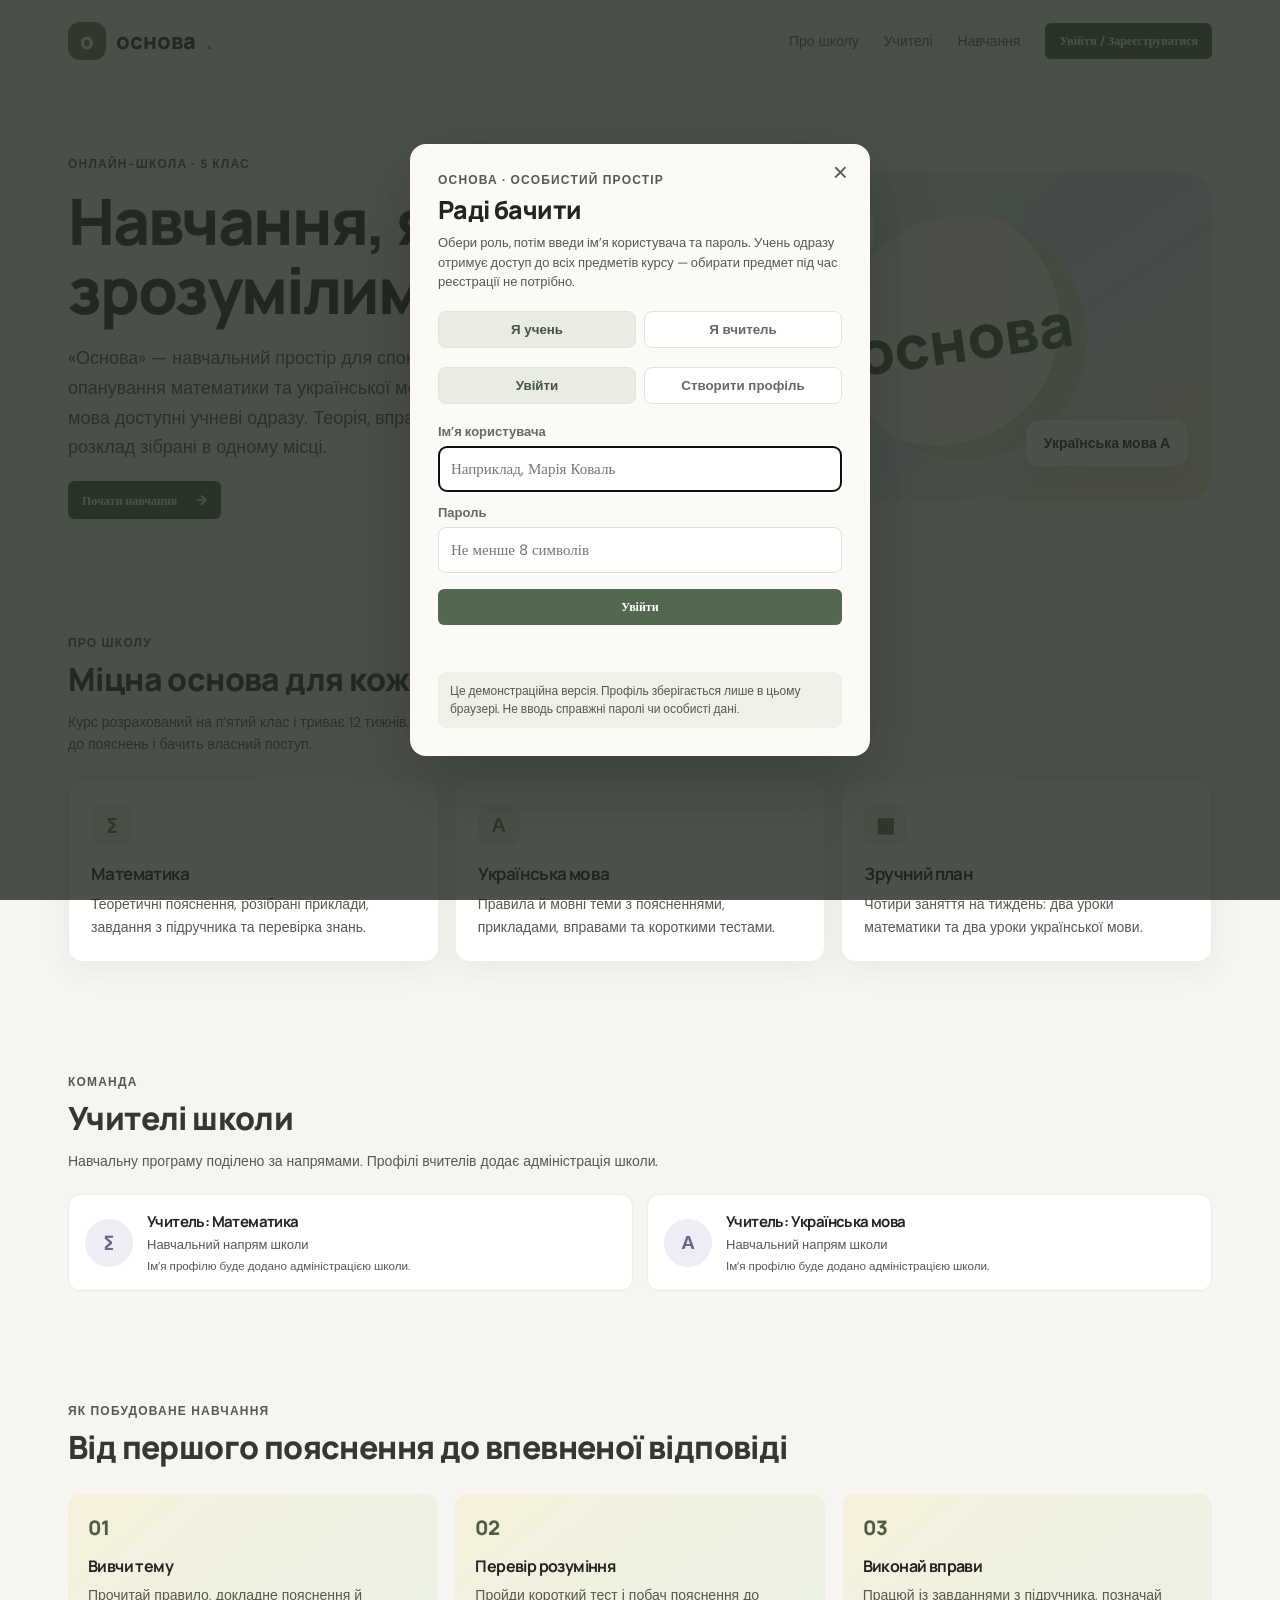
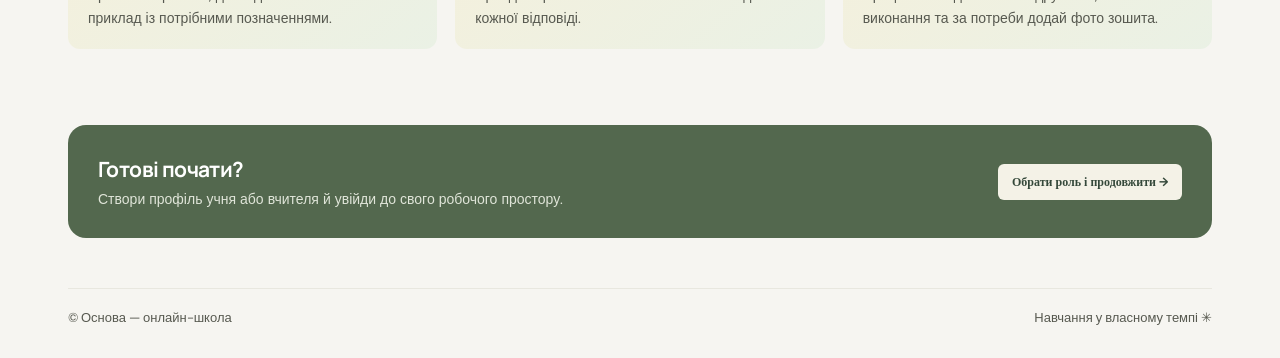
==== student.html @ 77eec391 "Fix school site feedback and quiz UX" ====
<!doctype html>
<html lang="uk">
<head>
  <meta charset="utf-8">
  <meta name="viewport" content="width=device-width, initial-scale=1">
  <meta name="theme-color" content="#f6f5f1">
  <title>Основа — онлайн-школа</title>
  <link rel="preconnect" href="https://fonts.googleapis.com">
  <link rel="preconnect" href="https://fonts.gstatic.com" crossorigin>
  <link href="https://fonts.googleapis.com/css2?family=DM+Sans:wght@400;500;600;700&family=Manrope:wght@400;500;600;700;800&display=swap" rel="stylesheet">
  <link rel="stylesheet" href="styles.css">
</head>
<body>
  <div class="app-shell">
    <aside class="sidebar" id="sidebar">
      <a class="brand" href="index.html" aria-label="Основа — на головну"><span class="brand-mark">о</span><span>основа<span class="brand-dot">.</span></span></a>
      <div class="school-label">ТВІЙ ПРОСТІР НАВЧАННЯ</div>
      <nav class="main-nav" aria-label="Головна навігація">
        <button class="nav-item active" data-view="home"><span class="nav-icon">⌂</span>Мій кабінет</button>
        <button class="nav-item" data-view="lessons"><span class="nav-icon">▤</span>Теоретичні уроки</button>
        <button class="nav-item" data-view="homework"><span class="nav-icon">✓</span>Домашні завдання<span class="nav-badge">48</span></button>
        <button class="nav-item" data-view="schedule"><span class="nav-icon">▦</span>Розклад</button>
      </nav>
      <div class="sidebar-bottom">
        <div class="help-card"><div class="help-spark">✳</div><strong>Потрібна допомога?</strong><p>Куратор поруч, якщо виникнуть питання.</p><a href="mailto:hello@osnova.school">Написати куратору <span>↗</span></a></div>
        <div class="profile-mini" aria-label="Профіль користувача"><span class="avatar">М</span><span class="profile-copy"><strong id="studentProfileName">Учень</strong><small>Учень · 5 клас · усі предмети курсу</small></span></div>
      </div>
    </aside>

    <main class="main-content" id="main">
      <header class="topbar"><button class="mobile-menu" id="menuToggle" aria-label="Відкрити меню">☰</button><div class="breadcrumb">Навчання <span>/</span> <b id="crumb">Мій кабінет</b></div><div class="top-actions"><span class="top-date" id="today"></span><button class="button button-dark" id="logoutButton" type="button">Вийти</button></div></header>

      <section class="view active" id="view-home">
        <div class="welcome-row"><div><div class="eyebrow"><span class="live-dot"></span> ТВОЄ МІСЦЕ ДЛЯ НОВИХ ВІДКРИТТІВ</div><h1 id="studentGreeting">Привіт! <span class="wave">✳</span></h1><p class="lead">Потроху, крок за кроком — і ти вже ближче до своєї мети.</p></div><div class="streak"><span class="streak-icon">✦</span><div><strong id="learningStreak">0 днів навчання</strong></div></div></div>

        <div class="hero-card"><div class="hero-text"><span class="hero-kicker">ТВОЄ НАВЧАННЯ ЦЬОГО ТИЖНЯ</span><h2>Маленький крок<br>сьогодні — велика<br>впевненість завтра.</h2><p>Обери наступний урок або повтори тему, яку вже вивчив / вивчила.</p><button class="button button-light" data-go="lessons">До уроків <span>→</span></button></div><div class="hero-art" aria-hidden="true"><div class="sun"></div><div class="art-note note-one">думай<br>сміливо</div><div class="art-note note-two">5 клас<br>✳</div><div class="art-book"><div></div><div></div><div></div></div><div class="art-orbit"></div></div><span class="hero-stamp">твій<br>темп<br>✳</span></div>

        <div class="section-heading"><div><span class="eyebrow">ТВОЯ НАВЧАЛЬНА ПОЛИЦЯ</span><h2>Продовжити навчання</h2></div><button class="text-link" data-go="lessons">Усі уроки <span>→</span></button></div>
        <div class="course-grid">
          <article class="course-card math"><div class="course-top"><span class="subject-icon">∑</span><span class="course-label">МАТЕМАТИКА</span></div><h3 id="mathCourseTitle">Натуральні числа й дії з ними</h3><div class="progress-caption"><span id="mathProgressLabel">0 із 24 уроків</span><span id="mathProgressPercent">0%</span></div><div class="progress-track"><span id="mathProgressBar" style="width:0%"></span></div><button class="course-continue" data-continue="math" data-lesson="">Продовжити →</button><span class="card-doodle">1, 2, 3…</span></article>
          <article class="course-card language"><div class="course-top"><span class="subject-icon">А</span><span class="course-label">УКРАЇНСЬКА МОВА</span></div><h3 id="uaCourseTitle">Мова, мовлення й текст</h3><div class="progress-caption"><span id="uaProgressLabel">0 із 24 уроків</span><span id="uaProgressPercent">0%</span></div><div class="progress-track"><span id="uaProgressBar" style="width:0%"></span></div><button class="course-continue" data-continue="ua" data-lesson="">Продовжити →</button><span class="language-doodle">слово · думка · сенс</span></article>
        </div>

        <div class="lower-grid"><section class="panel homework-panel"><div class="panel-heading"><div><span class="eyebrow">НЕ ЗАБУДЬ</span><h2>Домашні завдання</h2></div><button class="text-link" data-go="homework">Усі завдання <span>→</span></button></div><div id="homeTaskPreview"></div></section>
          <section class="panel week-panel"><div class="panel-heading"><div><span class="eyebrow">ПЛАНУЙ СВІЙ ЧАС</span><h2>Найближче</h2></div><button class="calendar-button" data-go="schedule" aria-label="Відкрити розклад">↗</button></div><div class="next-class"><div class="class-date"><strong>→</strong><small>ДАЛІ</small></div><div class="class-line"></div><div class="class-info"><span class="class-time" id="nextLessonMeta">—</span><strong id="nextLessonTitle">Завантаження уроку…</strong><small>Наступний урок за планом</small></div><button class="arrow-button" id="nextLessonOpen" data-lesson="" aria-label="Відкрити наступний урок">→</button></div><div class="week-note"><span>✳</span> Цього тижня — 4 короткі уроки з матеріалами й ДЗ.</div></section></div>
        <footer class="footer-note">Навчання у власному темпі. <span>З турботою, команда Основа ✳</span></footer>
      </section>

      <section class="view" id="view-lessons"><div class="page-heading"><div><span class="eyebrow">ТЕОРІЯ, ЯКА СТАЄ ЗНАННЯМ</span><h1>Теоретичні уроки</h1><p class="lead">48 уроків для 5 класу: правила, докладні пояснення, приклади, короткий тест і письмове ДЗ.</p></div></div><div class="filter-row" id="lessonFilters"><button class="filter-chip selected" data-subject="all">Усі предмети</button><button class="filter-chip" data-subject="math">Математика</button><button class="filter-chip" data-subject="ua">Українська мова</button><label class="select-label">ТИЖДЕНЬ<select id="lessonWeekPicker" class="week-picker"><option value="all">Усі 12 тижнів</option></select></label></div><div class="lesson-list" id="lessonList"></div></section>

      <section class="view" id="view-homework"><div class="page-heading"><div><span class="eyebrow">КРОК ЗА КРОКОМ</span><h1>Домашні завдання</h1><p class="lead">Виконуй вправи в зошиті й записуй свою роботу. До кожної теми можна повернутися до пояснення й прикладів.</p></div><div class="homework-count"><strong id="doneCount">0</strong><span id="doneTotal">із 48 виконано</span><button class="button button-dark" id="exportTeacherReport" type="button">Завантажити звіт для вчителя</button><label class="teacher-reply-label">Завантажити відгук учителя<input type="file" id="teacherReply" accept="application/json,.json"><span id="teacherReplyStatus"></span></label></div></div><div class="filter-row" id="taskFilters"><button class="filter-chip selected" data-status="all">Усі</button><button class="filter-chip selected" data-task-subject="all">Усі предмети</button><button class="filter-chip" data-task-subject="math">Математика</button><button class="filter-chip" data-task-subject="ua">Українська мова</button><button class="filter-chip" data-status="open">До виконання <span id="openCount">48</span></button><button class="filter-chip" data-status="done">Виконані</button><label class="select-label">ТИЖДЕНЬ<select id="taskWeekPicker" class="week-picker"><option value="all">Усі 12 тижнів</option></select></label></div><div class="task-list" id="taskList"></div><div class="note-banner"><span>✳</span><div><strong>Не знаєш, з чого почати?</strong><p>Переглянь теоретичний урок — там є приклади й підказки.</p></div><button class="text-link" data-go="lessons">До уроків →</button></div></section>

      <section class="view" id="view-schedule"><div class="page-heading"><div><span class="eyebrow">ТВІЙ РИТМ НАВЧАННЯ</span><h1>Розклад на 3 місяці</h1><p class="lead">Для 5 класу · 12 навчальних тижнів. За тиждень: 5 годин математики та 4 години української мови — уроки, практика й п’ятничні мініконтрольні. Зимові канікули: 28 грудня — 10 січня.</p></div></div><div class="schedule-controls"><label class="select-label">ОБЕРИ ТИЖДЕНЬ<select id="scheduleWeekPicker" class="week-picker"><option value="all">Усі 12 тижнів</option></select></label><span class="week-legend"><i></i> Теорія, практика, домашня робота й мініКР</span></div><div id="scheduleContainer" class="schedule-stack"></div><div class="schedule-footnote">Дати є планом навчального циклу. Уроки й завдання відкриваються безпосередньо з розкладу.</div></section>
      <div class="toast" id="toast" role="status"></div>
    </main>
  </div>
  <div class="lesson-modal" id="lessonModal" aria-hidden="true"><div class="modal-backdrop" data-close></div><article class="modal-card" role="dialog" aria-modal="true" aria-labelledby="modalTitle"><button class="modal-close" data-close aria-label="Закрити">×</button><span class="eyebrow" id="modalSubject"></span><h2 id="modalTitle"></h2><div class="modal-body" id="modalBody"></div><div class="modal-footer"><span id="modalDuration"></span><button class="button button-dark" id="markLesson">Позначити як вивчений <span>✓</span></button></div></article></div>
  <div class="lesson-modal assessment-modal" id="assessmentModal" aria-hidden="true"><div class="modal-backdrop" data-close-assessment></div><article class="modal-card assessment-card" role="dialog" aria-modal="true" aria-labelledby="assessmentTitle"><button class="modal-close" type="button" data-close-assessment aria-label="Закрити">×</button><span class="eyebrow">П’ЯТНИЧНИЙ КОНТРОЛЬ ЗНАНЬ</span><h2 id="assessmentTitle"></h2><p id="assessmentSubline" class="assessment-subline"></p><div class="assessment-status" id="assessmentStatus"></div><div class="modal-body" id="assessmentContent"></div><div class="modal-footer"><span>12 завдань · відповіді зберігаються автоматично</span><button class="button button-dark" id="submitAssessment" data-submit-assessment="">Завершити й зберегти</button></div></article></div>
  <script src="curriculum.js"></script>
  <script src="curriculum-extra.js"></script>
  <script src="book-curriculum.js"></script>
  <script src="book-curriculum-volume.js"></script>
  <script src="lesson-guides.js"></script>
  <script src="lesson-tests.js"></script>
  <script src="app.js"></script>
  <script src="homework-photos.js"></script>
</body>
</html>
---- styles.css ----
:root{--paper:#f6f5f1;--white:#fff;--ink:#22241f;--muted:#575950;--line:#e9e8e1;--green:#4f6755;--green-dark:#324a39;--lime:#d9e58e;--orange:#f1a66f;--lav:#ddd9ee;--blue:#b9d5d6;--shadow:0 8px 30px #343b2910}*{box-sizing:border-box}body{margin:0;background:var(--paper);color:var(--ink);font-family:'DM Sans',sans-serif;font-size:14px}.app-shell{min-height:100vh}.sidebar{width:250px;background:#fbfaf7;border-right:1px solid var(--line);position:fixed;inset:0 auto 0 0;padding:32px 20px 18px;display:flex;flex-direction:column;z-index:5}.brand{display:flex;align-items:center;gap:9px;text-decoration:none;color:var(--ink);font:800 23px Manrope,sans-serif;letter-spacing:-1.3px;padding:0 7px}.brand-mark{width:29px;height:29px;border-radius:50%;background:var(--green);color:#e5ebbd;display:grid;place-items:center;font:800 21px Manrope;transform:rotate(-12deg)}.brand-dot{color:#d58153}.school-label,.eyebrow,.hero-kicker,.course-label{font-size:12px;font-weight:700;letter-spacing:1.2px;color:#575950}.school-label{padding:47px 8px 13px}.main-nav{display:grid;gap:4px}.nav-item{border:0;background:transparent;text-align:left;padding:12px 10px;border-radius:8px;color:#66685f;font:500 13px 'DM Sans';display:flex;align-items:center;gap:12px;cursor:pointer;transition:.2s}.nav-item:hover{background:#f0efe9;color:var(--ink)}.nav-item.active{background:#edf0e6;color:#334839;font-weight:700}.nav-icon{width:19px;font-size:19px;text-align:center;font-family:Manrope}.nav-badge{margin-left:auto;background:#e5e6d7;border-radius:20px;padding:3px 7px;font-size:12px;color:#596346}.sidebar-bottom{margin-top:auto}.help-card{background:#f0efe8;border-radius:10px;padding:16px 14px;margin:0 1px 14px;position:relative}.help-spark{position:absolute;right:13px;top:10px;color:#9caa66;font-size:20px}.help-card strong{font-size:12px}.help-card p{font-size:12px;line-height:1.5;color:#575950;margin:6px 0 12px}.help-card a{font-size:12px;color:var(--green);text-decoration:none;font-weight:700}.help-card a span{padding-left:3px}.profile-mini{width:100%;border:0;border-top:1px solid var(--line);padding:14px 2px 0;background:none;display:flex;align-items:center;text-align:left;gap:10px;cursor:pointer}.avatar{width:34px;height:34px;border-radius:50%;background:#dfc8b4;color:#624a36;display:grid;place-items:center;font-weight:700}.profile-copy{display:grid;gap:3px}.profile-copy strong{font-size:12px}.profile-copy small{font-size:12px;color:var(--muted)}.more{margin-left:auto;font-size:20px;color:#575950}.main-content{margin-left:250px;padding:0 48px 30px;max-width:1530px}.topbar{height:71px;border-bottom:1px solid var(--line);display:flex;align-items:center;justify-content:space-between}.breadcrumb{font-size:12px;color:#575950}.breadcrumb span{padding:0 9px;color:#c0c0b8}.breadcrumb b{font-weight:600;color:#40423c}.top-actions{display:flex;align-items:center;gap:17px}.top-date{font-size:12px;color:#575950}.icon-button{position:relative;border:1px solid #e3e2da;background:transparent;border-radius:50%;width:31px;height:31px;font-size:16px;color:#5e6656;cursor:pointer}.icon-button i{position:absolute;width:5px;height:5px;border-radius:50%;background:#dc875f;right:5px;top:5px}.mobile-menu{display:none}.view{display:none;padding:38px 0 0;max-width:1080px;margin:auto}.view.active{display:block}.welcome-row{display:flex;justify-content:space-between;align-items:flex-end;margin-bottom:24px}.eyebrow{display:block}.live-dot{width:6px;height:6px;border-radius:50%;background:#94a16d;display:inline-block;margin:0 6px 1px 0}h1,h2,h3,p{margin-top:0}h1,h2,h3{font-family:Manrope,sans-serif;letter-spacing:-.6px}h1{font-size:33px;line-height:1.18;margin:8px 0 7px;font-weight:700}.wave{color:#d08962;font-size:23px}.lead{margin:0;color:#575950;font-size:12px;line-height:1.6}.streak{display:flex;align-items:center;gap:9px;background:#efeee8;border-radius:9px;padding:10px 13px;margin-bottom:2px}.streak-icon{font-size:23px;color:#c7885f}.streak strong,.streak small{display:block}.streak strong{font-size:12px}.streak small{font-size:12px;color:#575950;margin-top:2px}.hero-card{background:var(--green);color:#f6f4e8;border-radius:12px;min-height:254px;position:relative;overflow:hidden;padding:28px 33px;display:flex;margin-bottom:38px}.hero-text{position:relative;z-index:2}.hero-kicker{color:#c8d2a5;font-size:12px}.hero-card h2{font-size:27px;line-height:1.22;margin:13px 0 8px;letter-spacing:-.8px}.hero-card p{color:#d4dbca;font-size:12px;margin:0 0 16px}.button{border:0;border-radius:6px;padding:10px 14px;font:700 12px 'DM Sans';cursor:pointer;transition:transform .2s,background .2s}.button:hover{transform:translateY(-1px)}.button-light{background:#f4f2e7;color:#34483a}.button span{margin-left:16px;font-size:14px}.hero-art{position:absolute;right:75px;top:-34px;width:380px;height:340px}.sun{width:180px;height:180px;border-radius:50%;background:#c3d38c;position:absolute;top:33px;right:55px;opacity:.95}.art-orbit{position:absolute;width:248px;height:248px;border:1px solid #e5e9c366;border-radius:50%;top:0;right:21px;transform:rotate(-22deg) scaleY(.67)}.art-book{position:absolute;right:90px;bottom:44px;width:145px;height:86px;transform:rotate(-9deg);display:flex;filter:drop-shadow(8px 12px 8px #17221c55)}.art-book div:first-child{background:#e5d9bc;width:50%;border-radius:4px 0 0 5px;border-right:2px solid #a79e86;transform:skewY(7deg)}.art-book div:nth-child(2){background:#f4eddb;width:50%;border-radius:0 4px 5px 0;transform:skewY(-7deg)}.art-book:after{content:'Aa';position:absolute;right:20px;top:22px;color:#526554;font:700 19px Manrope}.art-book:before{content:'';position:absolute;left:16px;top:23px;width:33px;height:2px;background:#909e7a;box-shadow:0 8px #909e7a,0 16px #909e7a}.art-note{position:absolute;font:700 12px Manrope;line-height:1.4;color:#43513e}.note-one{right:10px;top:116px;transform:rotate(9deg)}.note-two{right:227px;top:179px;color:#ecddbd;font-size:12px;transform:rotate(-9deg)}.hero-stamp{position:absolute;right:26px;top:22px;border:1px solid #e8e8d188;border-radius:50%;width:47px;height:47px;display:grid;place-items:center;text-align:center;font-size:12px;line-height:1.1;color:#e4e6c7;transform:rotate(12deg)}.section-heading,.panel-heading{display:flex;justify-content:space-between;align-items:end}.section-heading{margin-bottom:15px}.section-heading h2,.panel-heading h2{font-size:17px;margin:5px 0 0}.text-link{color:#526451;background:none;border:0;font:700 12px 'DM Sans';cursor:pointer}.text-link span{font-size:15px;padding-left:7px}.course-grid{display:grid;grid-template-columns:1fr 1fr;gap:14px}.course-card{position:relative;overflow:hidden;border-radius:10px;padding:17px 18px 15px;min-height:192px;background:#edeadf}.course-card.language{background:#e9e8ef}.course-top{display:flex;align-items:center;gap:9px}.subject-icon{width:29px;height:29px;border-radius:8px;background:#f8f5eb;display:grid;place-items:center;color:#647758;font:700 16px Manrope}.language .subject-icon{background:#f7f5fa;color:#696181}.course-label{font-size:12px;color:#575950}.dots{margin-left:auto;border:0;background:none;color:#727369;font-size:18px;letter-spacing:2px;cursor:pointer}.course-card h3{font-size:16px;line-height:1.36;margin:14px 0 12px}.progress-caption{display:flex;justify-content:space-between;color:#575950;font-size:12px;margin-bottom:5px;max-width:72%}.progress-track{height:4px;border-radius:4px;background:#d9d7cb;max-width:72%;overflow:hidden}.progress-track span{height:100%;display:block;background:#738564;border-radius:4px}.language .progress-track span{background:#8d87a8}.course-continue{border:0;background:none;padding:12px 0 0;color:#4f6652;font:700 12px 'DM Sans';cursor:pointer}.course-continue span{font-size:14px;padding-left:9px}.card-doodle{position:absolute;right:20px;bottom:37px;color:#a3a082;font:italic 12px Manrope;transform:rotate(-10deg)}.language-doodle{position:absolute;right:14px;bottom:40px;color:#9892ad;font:italic 12px Manrope;transform:rotate(-9deg)}.lower-grid{display:grid;grid-template-columns:1.15fr .85fr;gap:14px;margin-top:17px}.panel{background:#fff;border:1px solid #edede7;border-radius:10px;padding:17px 18px 10px;box-shadow:var(--shadow)}.panel-heading{margin-bottom:13px}.panel-heading h2{font-size:15px}.panel-heading .eyebrow{font-size:12px}.task-row{display:flex;align-items:center;gap:10px;min-height:55px;border-top:1px solid #f0efe9}.task-subject{width:29px;height:29px;border-radius:7px;display:grid;place-items:center;font:700 14px Manrope}.subject-math{color:#4d5d43;background:#f0f1e6}.subject-ua{color:#6b6287;background:#eeedf4}.task-info{display:grid;gap:4px;min-width:0}.task-info strong{font-size:12px;white-space:nowrap;overflow:hidden;text-overflow:ellipsis}.task-info small{font-size:12px;color:#575950}.due{margin-left:auto;color:#575950;background:#f3f2ed;padding:5px 7px;border-radius:4px;font-size:12px;white-space:nowrap}.due.urgent{color:#a45f3d;background:#f8ece3}.arrow-button,.calendar-button{border:0;background:transparent;color:#575950;font-size:16px;cursor:pointer}.calendar-button{border:1px solid #e8e7df;width:28px;height:28px;border-radius:50%;font-size:12px}.next-class{display:flex;align-items:center;gap:11px;padding:8px 0 13px}.class-date{width:37px;height:42px;background:#f0efe8;border-radius:6px;text-align:center;display:grid;align-content:center;gap:1px}.class-date strong{font:700 18px Manrope}.class-date small{font-size:12px;color:#575950}.class-line{height:33px;width:2px;background:#899877;border-radius:2px}.class-info{display:grid;gap:4px}.class-time{font-size:12px;letter-spacing:.6px;color:#575950}.class-info strong{font-size:12px}.class-info small{font-size:12px;color:#575950}.week-note{border-top:1px solid #f0efe9;padding:11px 0 4px;color:#818279;font-size:12px}.week-note span{color:#9ba46c;padding-right:5px}.footer-note{font-size:12px;color:#575950;padding:22px 2px 5px}.footer-note span{float:right}.page-heading{display:flex;justify-content:space-between;align-items:flex-end;margin:5px 0 25px}.page-heading h1{margin:7px 0}.filter-row{display:flex;gap:7px;border-bottom:1px solid var(--line);padding-bottom:14px;margin-bottom:18px;overflow:auto}.filter-chip{white-space:nowrap;border:1px solid #e6e5de;background:transparent;border-radius:20px;padding:8px 12px;font:500 12px 'DM Sans';color:#575950;cursor:pointer}.filter-chip span{font-size:12px;margin-left:5px;color:#575950}.filter-chip.selected{background:#e9ece2;border-color:#e9ece2;color:#425542;font-weight:700}.lesson-list,.task-list{display:grid;gap:10px}.lesson-card,.homework-card{background:#fff;border:1px solid #eeede7;border-radius:10px;padding:15px 17px;display:flex;align-items:center;gap:14px;box-shadow:var(--shadow)}.lesson-index{width:43px;height:43px;border-radius:9px;display:grid;place-items:center;font:700 15px Manrope;flex:none}.tone-math{background:#eff0e5;color:#65754f}.tone-ua{background:#eeedf4;color:#6f668b}.lesson-copy,.homework-copy{flex:1;min-width:0}.lesson-meta,.homework-meta{display:flex;align-items:center;gap:8px;color:#575950;font-size:12px;margin-bottom:5px}.lesson-copy h3,.homework-copy h3{font-size:13px;margin:0 0 4px}.lesson-copy p,.homework-copy p{font-size:12px;color:#575950;margin:0;line-height:1.5}.pill{font-size:12px;letter-spacing:.3px;border-radius:20px;padding:4px 7px;background:#f1f0ea;color:#77796f}.pill-complete{background:#edf1e4;color:#65764b}.pill-due{background:#f8ece3;color:#a05c3c}.lesson-open{border:1px solid #e7e6de;border-radius:6px;background:#fff;color:#52644f;padding:8px 11px;font:700 12px 'DM Sans';cursor:pointer;white-space:nowrap}.lesson-open:hover{background:#f3f5ec}.homework-count{display:grid;text-align:right;gap:2px}.homework-count strong{font:700 25px Manrope;color:#566950}.homework-count span{font-size:12px;color:#575950}.task-checkbox{width:24px;height:24px;border:1px solid #d8d9ce;border-radius:50%;background:#fff;color:transparent;display:grid;place-items:center;cursor:pointer;flex:none;font-size:12px}.task-checkbox.checked{background:#6d805e;border-color:#4d5d43;color:white}.homework-card.is-done{opacity:.68}.homework-card.is-done h3{text-decoration:line-through}.task-deadline{font-size:12px;color:#575950;white-space:nowrap}.note-banner{display:flex;align-items:center;gap:12px;background:#eeefe5;border-radius:9px;padding:13px 15px;margin-top:17px}.note-banner>span{font-size:22px;color:#9ca777}.note-banner strong{font-size:12px}.note-banner p{font-size:12px;color:#575950;margin:4px 0 0}.note-banner .text-link{margin-left:auto;white-space:nowrap}.schedule-week{background:#fff;border:1px solid #edede7;border-radius:10px;padding:17px 20px;box-shadow:var(--shadow)}.week-title{font-size:12px;letter-spacing:.7px;color:#575950;display:flex;justify-content:space-between;padding-bottom:13px;border-bottom:1px solid #f0efe9}.week-legend{letter-spacing:0}.week-legend i{width:6px;height:6px;display:inline-block;background:#7d8d67;border-radius:50%;margin-right:5px}.schedule-day{display:grid;grid-template-columns:45px 1fr;min-height:65px;align-items:center;border-bottom:1px solid #f1f0eb}.schedule-day:last-child{border:0}.day-date{display:grid;justify-items:center;gap:3px;color:#575950}.day-date strong{font-size:12px;letter-spacing:.5px}.day-date span{font:600 13px Manrope;color:#53554e}.day-date.today-date span{background:#667959;color:white;width:24px;height:24px;display:grid;place-items:center;border-radius:50%}.day-empty{font-size:12px;color:#575950;padding-left:15px}.schedule-event{display:flex;align-items:center;gap:12px;padding:10px 13px;background:#f5f6ef;border-radius:7px}.event-time{font-size:12px;color:#575950;white-space:nowrap}.event-color{width:3px;height:29px;border-radius:3px;background:#87966d}.ua-color{background:#918ba9}.schedule-event div{display:grid;gap:4px}.schedule-event strong{font-size:12px}.schedule-event small{font-size:12px;color:#575950}.event-tag{margin-left:auto;font-size:12px;letter-spacing:.5px;color:#4d5d43;background:#e7ebde;padding:5px 7px;border-radius:3px}.schedule-footnote{font-size:12px;color:#575950;margin:12px 2px}.toast{position:fixed;bottom:22px;left:50%;transform:translate(-50%,15px);background:#303e31;color:white;padding:11px 16px;border-radius:7px;font-size:12px;opacity:0;pointer-events:none;transition:.25s;z-index:20;box-shadow:var(--shadow)}.toast.show{opacity:1;transform:translate(-50%,0)}.lesson-modal{position:fixed;inset:0;display:none;z-index:15;align-items:center;justify-content:center;padding:20px}.lesson-modal.open{display:flex}.modal-backdrop{position:absolute;inset:0;background:#20261fcc;backdrop-filter:blur(3px)}.modal-card{width:min(560px,100%);max-height:85vh;overflow:auto;position:relative;background:#fbfaf7;border-radius:12px;padding:32px;box-shadow:0 25px 70px #0003}.modal-close{position:absolute;right:18px;top:15px;border:0;background:none;font-size:24px;color:#575950;cursor:pointer}.modal-card h2{font-size:24px;margin:8px 28px 17px 0}.modal-body{font-size:12px;line-height:1.75;color:#62645b}.modal-body h3{font-size:14px;color:#31352e;margin:18px 0 7px}.modal-body .formula{font:700 17px Manrope;text-align:center;background:#eff0e7;padding:14px;border-radius:7px;color:#4b604b;margin:14px 0}.modal-body li{margin:5px 0}.modal-footer{border-top:1px solid var(--line);padding-top:16px;margin-top:23px;display:flex;align-items:center;justify-content:space-between;color:#575950;font-size:12px}.button-dark{background:#52684f;color:#fff}.empty-state{text-align:center;padding:35px;color:#575950;font-size:12px}
@media(max-width:1000px){.sidebar{width:220px}.main-content{margin-left:220px;padding:0 28px 25px}.hero-art{right:15px;opacity:.86}.hero-stamp{display:none}.lower-grid{grid-template-columns:1fr}.panel{min-height:auto}}
@media(max-width:700px){.sidebar{transform:translateX(-100%);transition:transform .25s;width:260px;box-shadow:10px 0 30px #0001}.sidebar.open{transform:translateX(0)}.main-content{margin-left:0;padding:0 18px 24px}.topbar{height:58px}.mobile-menu{display:block;border:0;background:none;font-size:17px;color:#56614f;padding:5px 9px 5px 0}.breadcrumb{margin-right:auto}.top-date{display:none}.view{padding-top:27px}.welcome-row{align-items:flex-start}.welcome-row h1{font-size:28px}.lead{max-width:480px}.streak{padding:8px;margin-top:12px}.streak-icon{font-size:18px}.streak small{max-width:68px;line-height:1.25}.hero-card{min-height:245px;padding:23px 22px;margin-bottom:30px}.hero-card h2{font-size:23px}.hero-card p{max-width:220px;line-height:1.5}.hero-art{right:-120px;opacity:.45;top:-15px}.course-grid{grid-template-columns:1fr}.course-card{min-height:185px}.section-heading h2{font-size:16px}.lower-grid{gap:11px}.panel{padding:15px 13px 8px}.task-info strong{max-width:180px}.due{font-size:12px}.page-heading{align-items:flex-start}.page-heading h1{font-size:27px}.page-heading .lead{max-width:480px}.lesson-card,.homework-card{padding:12px;gap:10px;align-items:flex-start}.lesson-index{width:37px;height:37px}.lesson-copy h3,.homework-copy h3{font-size:12px}.lesson-copy p,.homework-copy p{font-size:12px}.lesson-open{padding:7px;font-size:12px;margin-top:6px}.lesson-meta{flex-wrap:wrap}.homework-card .task-checkbox{margin-top:7px}.task-deadline{display:none}.note-banner{align-items:flex-start;flex-wrap:wrap}.note-banner .text-link{margin-left:34px}.schedule-week{padding:14px 10px}.schedule-day{grid-template-columns:37px 1fr}.schedule-event{gap:7px;padding:9px 7px}.event-time{font-size:12px}.schedule-event strong{font-size:12px}.schedule-event small{font-size:12px}.event-tag{display:none}.week-title{font-size:12px}.footer-note span{float:none;display:block;margin-top:4px}.modal-card{padding:25px 20px}.modal-footer{gap:12px;align-items:flex-start;flex-direction:column}}
@media(max-width:390px){.main-content{padding-left:13px;padding-right:13px}.streak{display:none}.hero-art{right:-170px}.task-info strong{max-width:145px}.welcome-row h1{font-size:26px}}
.select-label{display:flex;align-items:center;gap:8px;font-size:12px;letter-spacing:.8px;color:#575950;white-space:nowrap}.week-picker{border:1px solid #e4e3db;background:#fff;border-radius:6px;color:#55574f;padding:8px 10px;font:500 12px 'DM Sans';letter-spacing:0;max-width:210px;cursor:pointer}.filter-row .select-label{margin-left:auto}.schedule-controls{display:flex;align-items:center;justify-content:space-between;margin:0 0 15px}.schedule-stack{display:grid;gap:10px}.schedule-week{padding:0;overflow:hidden}.schedule-week summary{list-style:none;cursor:pointer;display:flex;align-items:center;justify-content:space-between;gap:12px;padding:16px 19px}.schedule-week summary::-webkit-details-marker{display:none}.schedule-week summary:after{content:'+';font-size:17px;color:#4d5d43;margin-left:8px}.schedule-week[open] summary:after{content:'−'}.schedule-summary-title{font:700 12px Manrope;color:#33372f}.schedule-summary-date{font-size:12px;color:#575950;margin-left:auto}.schedule-week-body{padding:0 19px 12px}.schedule-week-body .schedule-day:first-child{border-top:1px solid #f1f0eb}.schedule-week-body .day-empty{padding-left:15px}.schedule-event .event-open{margin-left:auto;white-space:nowrap;border:1px solid #e3e5da;background:#fff;border-radius:5px;padding:6px 9px;color:#596b51;font:700 12px 'DM Sans';cursor:pointer}.schedule-event .event-open:hover{background:#edf0e6}.example-box{background:#eff0e7;border-radius:7px;padding:12px 14px;color:#4b604b;white-space:pre-line}@media(max-width:700px){.filter-row .select-label{margin-left:0;flex:0 0 100%}.week-picker{max-width:none}.schedule-controls{align-items:flex-start;gap:12px;flex-direction:column}.schedule-week summary{padding:14px 12px;align-items:flex-start;flex-wrap:wrap}.schedule-summary-date{margin-left:0}.schedule-week summary:after{margin-left:auto}.schedule-week-body{padding:0 10px 8px}.schedule-event .event-open{font-size:12px;padding:6px}}
.homework-card{align-items:flex-start}.homework-card .task-subject{margin-top:4px;flex:none}.homework-copy{width:100%}.homework-copy>p{white-space:normal;line-height:1.65;margin:6px 0 8px}.topic-link{border:0;background:none;padding:0;margin:0 0 10px;color:#536a50;font:700 12px 'DM Sans';cursor:pointer}.topic-link:hover{text-decoration:underline}.work-area{border:1px solid #ecebe3;border-radius:7px;padding:0 10px;margin:4px 0 8px;background:#fbfaf7}.work-area summary{list-style:none;cursor:pointer;font:700 12px 'DM Sans';color:#53654f;padding:10px 0}.work-area summary::-webkit-details-marker{display:none}.work-area summary:after{content:'＋';float:right;color:#4d5d43}.work-area[open] summary:after{content:'−'}.work-area textarea{display:block;width:100%;min-height:92px;resize:vertical;border:1px solid #e4e3db;border-radius:6px;background:#fff;padding:10px;color:#34362f;font:12px/1.6 'DM Sans';outline:none}.work-area textarea:focus{border-color:#879675;box-shadow:0 0 0 2px #87967522}.work-actions{display:flex;align-items:center;justify-content:space-between;gap:10px;margin-top:9px}.work-status{font-size:12px;color:#79806f}.submit-work{padding:8px 11px;font-size:12px}.local-note{font-size:12px!important;color:#575950!important;margin:7px 0 9px!important}.oral-toggle{border:1px solid #e3e3da;border-radius:5px;background:#fff;padding:7px 9px;margin:1px 0 2px;color:#686a60;font:600 12px 'DM Sans';cursor:pointer}.oral-toggle.oral-done{border-color:#dfe6d2;background:#eef1e8;color:#4f6748}.work-actions .button{flex:none}@media(max-width:700px){.homework-card{gap:10px}.work-actions{align-items:flex-start;flex-direction:column}.work-actions .button{width:100%}.homework-copy>p{font-size:12px}}
.school-lesson-info{display:grid;grid-template-columns:1fr 1fr;gap:9px;margin:0 0 20px}.school-lesson-info>div{display:grid;gap:5px;padding:11px 12px;background:#f0efe8;border-radius:7px}.school-lesson-info b,.school-assignment strong{font-size:12px;letter-spacing:.4px;color:#53654f}.school-lesson-info span{font-size:12px;line-height:1.5;color:#64665d}.modal-body h3{margin:18px 0 7px;padding-top:4px}.school-homework{background:#f0f1e8;border-left:3px solid #7a8a69;border-radius:4px;padding:10px 13px}.school-homework p{margin:0 0 8px}.school-homework p:last-child{margin-bottom:0}.school-assignment{background:#f7f6f1;border-radius:6px;padding:10px 11px;margin:8px 0}.school-assignment p{font-size:12px!important;line-height:1.6!important;color:#62645b!important;margin:5px 0 0!important}.oral-assignment{background:#f3f1f7}.oral-assignment strong{color:#746b8a}.answer-label{display:block;font-size:12px;color:#77796f;margin:0 0 6px}.homework-copy>h3{margin-bottom:9px}.homework-copy .topic-link{font-size:12px}.work-area{margin-bottom:9px}@media(max-width:700px){.school-lesson-info{grid-template-columns:1fr}}
.homework-steps{margin:7px 0 0;padding-left:23px}.homework-steps li{padding:2px 0 5px 2px;font-size:12px;line-height:1.6;color:#62645b}.school-homework .homework-steps{margin-top:8px}.school-homework .homework-steps li{font-size:12px}.school-assignment>p:first-of-type{color:#77796f!important}.school-lesson-info>div:first-child{background:#edf0e6}.school-homework{font-size:12px;line-height:1.7}

.book-reference{display:block;margin-top:8px;color:#78746b;font-size:12px;line-height:1.5}
.homework-estimate{margin:4px 0 14px;color:#736e64;font-size:13px;line-height:1.5}
.lesson-quiz{margin:20px 0 22px;padding:16px;background:#fbfaf7;border:1px solid #e9e8e1;border-radius:9px}.quiz-heading h3{margin:5px 0 4px!important;padding:0!important;border:0!important;font-size:16px}.quiz-heading p{margin:0 0 12px;color:#77796f;font-size:12px}.quiz-question{min-width:0;margin:10px 0;padding:11px 12px;border:1px solid #e9e8e1;border-radius:7px;background:#fff}.quiz-question legend{max-width:100%;padding:0 4px;font-size:12px;line-height:1.55;color:#34362f}.quiz-question legend b{color:#617452}.quiz-options{display:grid;gap:6px;margin-top:7px}.quiz-option{display:flex;align-items:flex-start;gap:8px;padding:7px 8px;border-radius:5px;background:#f8f7f3;color:#62645b;font-size:12px;line-height:1.45;cursor:pointer}.quiz-option:hover{background:#eff0e7}.quiz-option input{margin:2px 0 0;accent-color:#536a50;flex:none}.quiz-feedback{display:none;margin:8px 0 0;font-size:12px;line-height:1.55}.quiz-question.is-correct{border-color:#b9c9a7;background:#f6f8f2}.quiz-question.is-incorrect{border-color:#e7c2b3;background:#fff9f6}.quiz-question.is-correct .quiz-feedback,.quiz-question.is-incorrect .quiz-feedback{display:block}.quiz-question.is-correct .quiz-feedback{color:#4c6944}.quiz-question.is-incorrect .quiz-feedback{color:#98624d}.quiz-actions{display:flex;align-items:center;flex-wrap:wrap;gap:10px;margin-top:12px}.quiz-actions .button{font-size:12px}.quiz-result{color:#53654f;font-size:12px;font-weight:700}@media(max-width:600px){.lesson-quiz{padding:12px}.quiz-question{padding:9px}.quiz-question legend{font-size:12px}}

/* Readability and responsive course controls */
.select-label,.filter-chip,.week-picker,.lesson-meta,.homework-meta,.lesson-open,.topic-link,.work-area summary,.answer-label,.work-status,.submit-work,.local-note,.book-open{font-size:max(12px,1em)}
.modal-body{font-size:15px;line-height:1.75}.modal-body h3{font-size:17px}.modal-footer{font-size:12px}.school-lesson-info b,.school-lesson-info span{font-size:13px}.homework-steps li,.school-assignment p{font-size:13px;line-height:1.65}.homework-estimate{font-size:13px}.week-note,.schedule-footnote{font-size:12px;line-height:1.6}.event-time,.schedule-event small,.schedule-summary-date{font-size:12px}.schedule-event strong,.schedule-summary-title{font-size:13px}.empty-state{font-size:14px}.book-open{display:inline-block;margin-top:6px;color:#536a50;text-decoration:underline}.homework-count{display:grid;justify-items:end;gap:5px}.homework-count .button{font-size:12px;padding:9px 12px}.homework-photos{display:flex;flex-wrap:wrap;gap:10px;margin:10px 0}.homework-photos figure{margin:0;width:min(180px,45%)}.homework-photos img{display:block;width:100%;max-height:180px;object-fit:contain;border:1px solid #e4e3db;border-radius:6px;background:#fff}.homework-photos figcaption{font-size:12px;overflow-wrap:anywhere}.homework-photos button,.photo-label{font-size:12px;color:#536a50}.photo-label{display:block;margin-top:10px}.photo-label input{display:block;margin-top:5px;max-width:100%;font:inherit}.event-open:disabled{opacity:.5;cursor:not-allowed}
.local-note{font-size:12px!important}.school-assignment p{font-size:13px!important}.quiz-option{font-size:13px}.quiz-question legend{font-size:14px}.lesson-quiz .quiz-heading p{font-size:13px}
.teacher-comment{background:#eef1e8;border-left:3px solid #71835f;border-radius:5px;padding:10px 12px;margin:10px 0;color:#4c5e45}.teacher-comment strong{font-size:12px}.teacher-comment p{font-size:13px;white-space:pre-wrap;margin:5px 0}.teacher-comment small{font-size:12px}.teacher-tool-link,.teacher-reply-label{font-size:12px;color:#536a50}.teacher-reply-label{display:grid;gap:5px;text-align:right}.teacher-reply-label input{max-width:220px;font:12px 'DM Sans'}
.report-fields{grid-template-columns:1fr 1fr 2fr}.teacher-reply-label{align-self:start}
@media(max-width:650px){.report-fields{grid-template-columns:1fr}.homework-count{justify-items:start;text-align:left}.teacher-reply-label{text-align:left}}
.schedule-day-content{display:grid;gap:9px;padding:8px 0}.schedule-assessments{display:grid;gap:8px;padding:12px 14px;background:#fff8ef;border:1px solid #f0e1cf;border-radius:8px}.schedule-assessments>strong{font:700 12px Manrope;color:#76543d}.schedule-assessments>div{display:grid;grid-template-columns:1fr 1fr;gap:8px}.assessment-open{display:flex;align-items:center;gap:9px;text-align:left;border:1px solid #eadbc9;border-radius:7px;background:#fff;padding:10px;color:#594b40;font:600 12px 'DM Sans';cursor:pointer}.assessment-open span{color:#84512f;font-weight:700;white-space:nowrap}.assessment-open:hover{background:#fbf1e7}.assessment-modal{z-index:18}.assessment-card{width:min(760px,100%);max-height:92vh}.assessment-subline{color:#4d5d43;font-weight:700}.assessment-status{padding:10px 12px;background:#eff0e7;border-radius:7px;color:#59664b;font-size:13px;line-height:1.55}.assessment-question{min-width:0;margin:12px 0;padding:13px;border:1px solid #e9e8e1;border-radius:8px;background:#fff}.assessment-question legend{max-width:100%;font-size:15px;line-height:1.6;color:#33372f}.assessment-question legend b{color:#4d5d43;margin-right:5px}.assessment-question>small{display:block;color:#575950;font-size:12px;line-height:1.4;margin:5px 0 8px}.assessment-answer{display:block;width:100%;min-height:90px;border:1px solid #e0dfd7;border-radius:6px;padding:10px;font:14px/1.6 'DM Sans';resize:vertical}.assessment-answer:focus{outline:2px solid #87967555;border-color:#879675}.assessment-question:disabled{opacity:.8}.assessment-card .modal-footer{gap:12px}.assessment-card .modal-footer button{font-size:12px}@media(max-width:700px){.schedule-assessments>div{grid-template-columns:1fr}.assessment-open{font-size:12px}.assessment-card{padding:24px 15px}.assessment-card .modal-footer{align-items:stretch}.assessment-card .modal-footer button{width:100%}}

.lesson-section{margin:12px 0;padding:0 13px;border:1px solid #e7e6de;border-radius:8px;background:#fff}.lesson-section summary{cursor:pointer;padding:13px 0;color:#354432;font-weight:700;font-size:15px}.lesson-section[open] summary{border-bottom:1px solid #eeede7}.lesson-section>p,.lesson-section>.example-box,.lesson-section>.homework-steps{margin:12px 0}.lesson-section .lesson-quiz{margin:12px -4px}.homework-photos figure{width:min(240px,48%)}.homework-photos img{max-height:260px;cursor:zoom-in}.photo-fullsize{display:block}.report-meta,.teacher-stat span,.teacher-intro p,.teacher-controls label,.report-fields label{color:#55584f}.report-meta{font-size:13px;line-height:1.5}.teacher-stat span{font-size:13px}.teacher-controls label{display:grid;gap:5px;font-size:13px}.teacher-controls select,.teacher-controls input{min-height:38px;border:1px solid #d8d8cf;border-radius:6px;padding:7px 10px;background:white;color:#35372f;font:14px 'DM Sans'}.report-row[hidden]{display:none}

.photo-editor{display:none;position:fixed;inset:0;z-index:40;align-items:center;justify-content:center;padding:16px}.photo-editor.open{display:flex}.photo-editor-backdrop{position:absolute;inset:0;background:#20261fcc;backdrop-filter:blur(3px)}.photo-editor-card{position:relative;width:min(720px,100%);max-height:94vh;overflow:auto;background:#fbfaf7;border-radius:12px;padding:24px;box-shadow:0 25px 70px #0003}.photo-editor-card h2{margin:0 36px 7px 0;color:#30372f;font:700 22px Manrope}.photo-editor-card>p{margin:0 0 14px;color:#53574e;font-size:14px;line-height:1.5}.photo-editor-close{position:absolute;right:15px;top:10px;border:0;background:none;font-size:26px;color:#555;cursor:pointer}.photo-canvas-wrap{height:min(42vh,480px);min-height:230px;display:grid;place-items:center;overflow:hidden;border:1px solid #deded5;border-radius:8px;background:#e9e8e1}.photo-canvas-wrap canvas{width:100%;height:100%;object-fit:contain}.photo-tools{display:grid;grid-template-columns:1fr 1fr;gap:12px;margin:14px 0}.photo-tools label{display:grid;gap:5px;color:#41453d;font-size:13px}.photo-tools button,.photo-editor-actions button{min-height:40px;border:1px solid #d8d8cf;border-radius:6px;background:#fff;color:#3b4936;padding:8px 12px;font:600 14px 'DM Sans';cursor:pointer}.photo-tools input{width:100%;accent-color:#607453}.photo-editor-actions{display:flex;justify-content:flex-end;gap:10px}.photo-editor-actions button:last-child{background:#52684f;border-color:#52684f;color:#fff}@media(max-width:600px){.photo-editor-card{padding:20px 15px}.photo-tools{grid-template-columns:1fr}.photo-canvas-wrap{height:38vh;min-height:200px}}

.schedule-break{display:flex;align-items:center;justify-content:space-between;gap:12px;padding:15px 18px;border:1px dashed #c8cbbd;border-radius:9px;background:#f0f1e8;color:#3f4c3a}.schedule-break strong{font:700 14px Manrope}.schedule-break span{font-size:13px}.teacher-photo-grid{display:grid;grid-template-columns:repeat(auto-fill,minmax(160px,1fr));gap:10px;margin-top:12px}.teacher-photo-grid figure{margin:0}.teacher-photo-grid img{display:block;width:100%;max-height:320px;object-fit:contain;background:#f3f2ed;border:1px solid #deded5;border-radius:6px}.teacher-photo-grid figcaption{font-size:12px;color:#4c5047;overflow-wrap:anywhere;margin-top:5px}.student-photos summary{cursor:pointer;color:#40533a;font-weight:700}.practice-event{background:#f7f7f1}.schedule-day-content{gap:10px}

/* Clearer subject colors and readable quiz feedback */
.course-card.math{background:linear-gradient(135deg,#fff0c7,#f8e6b4)}.course-card.language{background:linear-gradient(135deg,#ebe5ff,#e0e9ff)}.hero-card{background:linear-gradient(115deg,#3d5d48,#57785a)}.hero-kicker{color:#e7f0cc}.hero-card p{color:#f1f5ec}.quiz-numeric-answer{display:grid;gap:7px;margin:12px 0}.quiz-numeric-answer span{color:#575950;font-size:14px;font-weight:700}.quiz-numeric-answer input{min-height:46px;width:min(260px,100%);padding:10px 12px;border:1px solid #b8c4a9;border-radius:7px;background:#fff;color:#22241f;font:16px 'DM Sans'}.quiz-numeric-answer input:focus{outline:3px solid #8ea67455;border-color:#58785a}.quiz-question.is-correct{border-color:#6e9b5e;background:#f2f8ed}.quiz-question.is-incorrect{border-color:#cf9a70;background:#fff8f0}
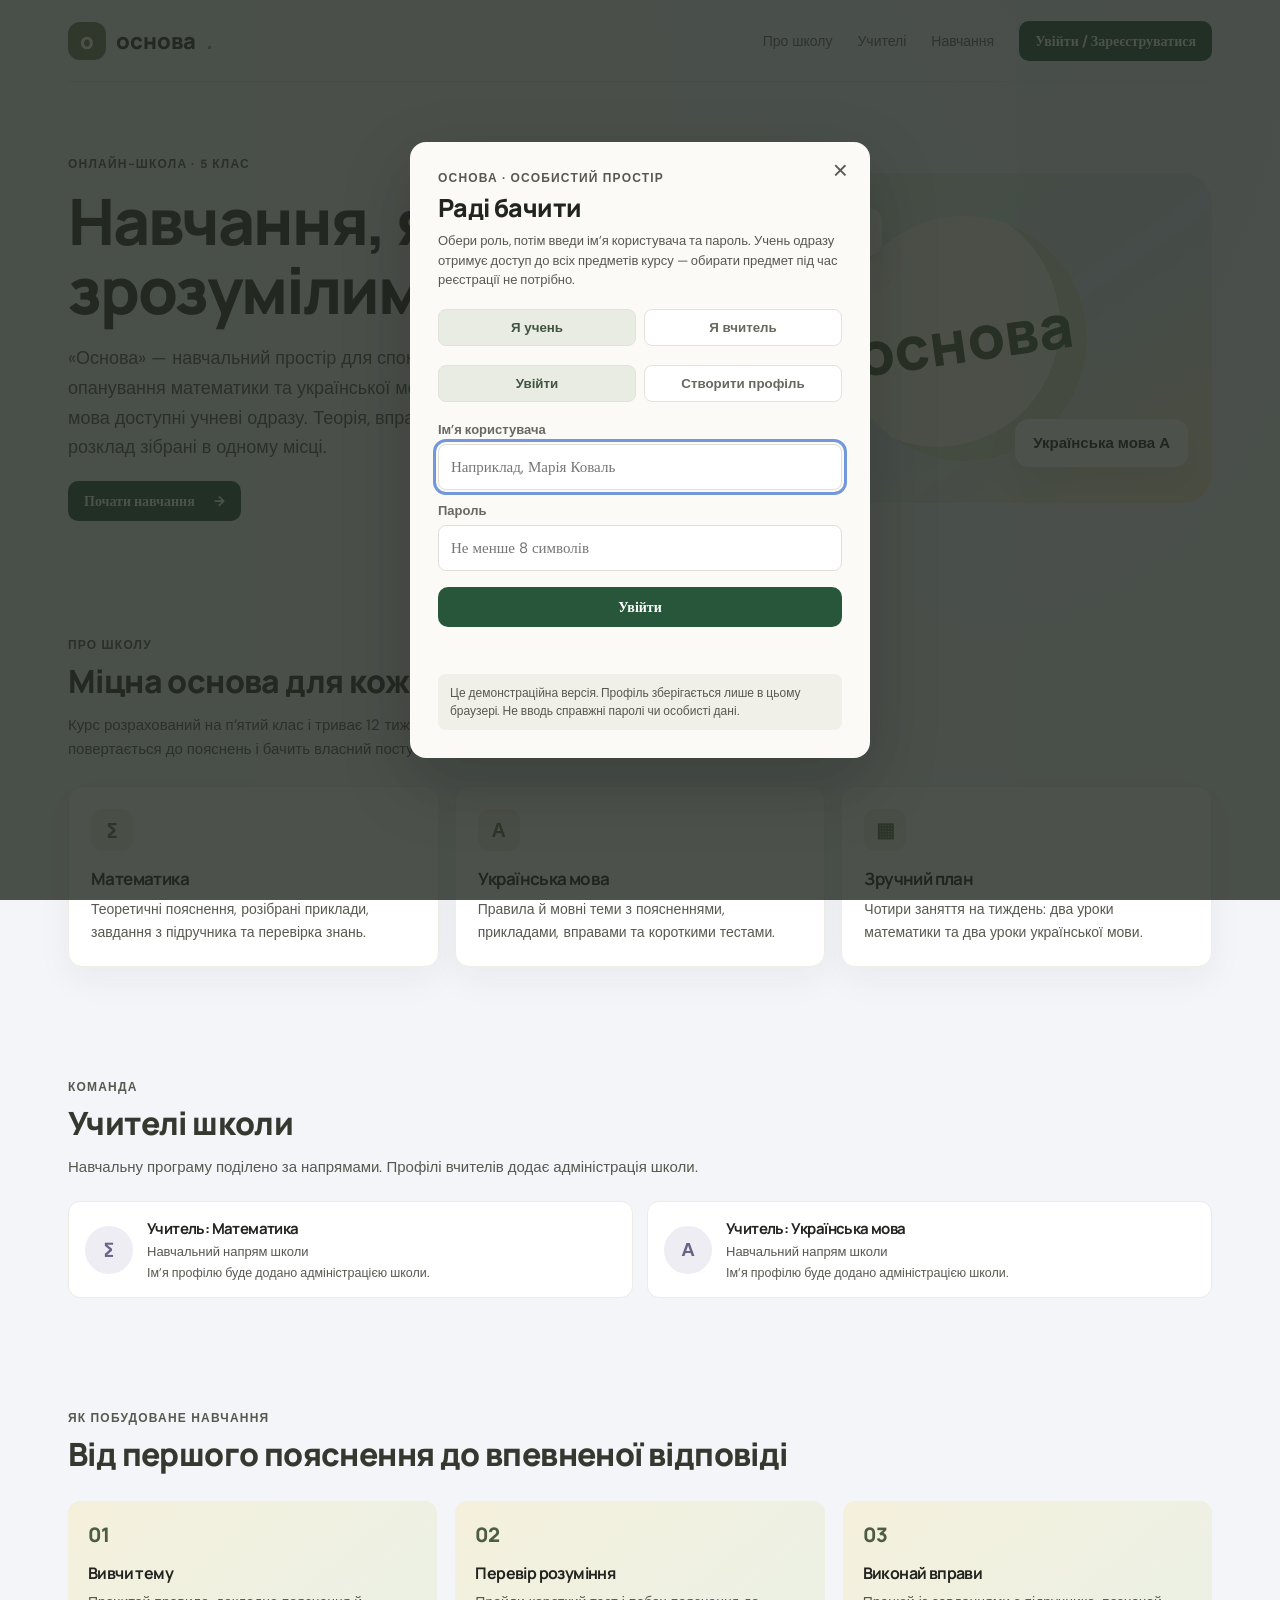
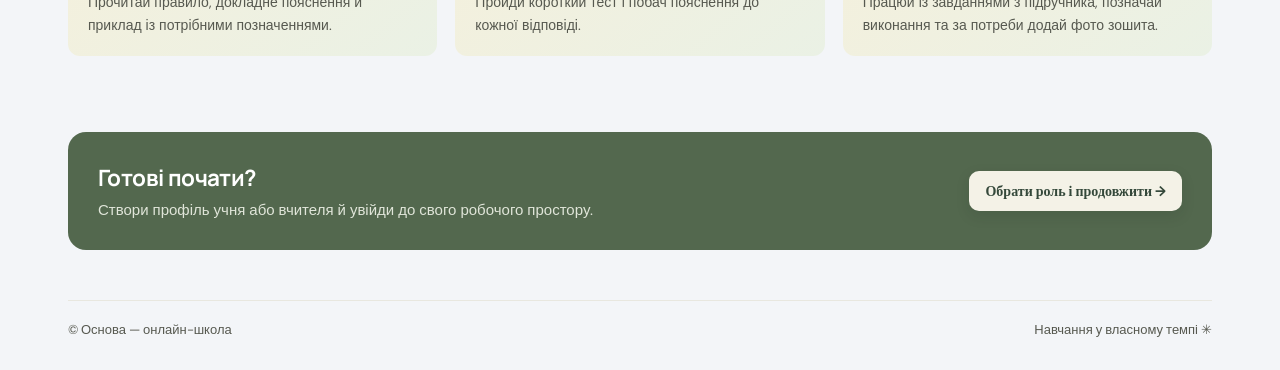
==== commit 35423cf0: "Refresh student dashboard and add homework self-checks" ====
--- a/student.html
+++ b/student.html
@@ -33,7 +33,7 @@
       <section class="view active" id="view-home">
         <div class="welcome-row"><div><div class="eyebrow"><span class="live-dot"></span> ТВОЄ МІСЦЕ ДЛЯ НОВИХ ВІДКРИТТІВ</div><h1 id="studentGreeting">Привіт! <span class="wave">✳</span></h1><p class="lead">Потроху, крок за кроком — і ти вже ближче до своєї мети.</p></div><div class="streak"><span class="streak-icon">✦</span><div><strong id="learningStreak">0 днів навчання</strong></div></div></div>
 
-        <div class="hero-card"><div class="hero-text"><span class="hero-kicker">ТВОЄ НАВЧАННЯ ЦЬОГО ТИЖНЯ</span><h2>Маленький крок<br>сьогодні — велика<br>впевненість завтра.</h2><p>Обери наступний урок або повтори тему, яку вже вивчив / вивчила.</p><button class="button button-light" data-go="lessons">До уроків <span>→</span></button></div><div class="hero-art" aria-hidden="true"><div class="sun"></div><div class="art-note note-one">думай<br>сміливо</div><div class="art-note note-two">5 клас<br>✳</div><div class="art-book"><div></div><div></div><div></div></div><div class="art-orbit"></div></div><span class="hero-stamp">твій<br>темп<br>✳</span></div>
+        <div class="hero-card"><div class="hero-text"><span class="hero-kicker">ТВОЄ НАВЧАННЯ ЦЬОГО ТИЖНЯ</span><h2>Маленький крок<br>сьогодні — велика<br>впевненість завтра.</h2><p>Повернися до знайомої теми або відкрий новий урок.</p><button class="button button-light" data-go="lessons">До уроків <span>→</span></button></div><div class="hero-art" aria-hidden="true"><div class="sun"></div><div class="art-note note-one">думай<br>сміливо</div><div class="art-note note-two">5 клас<br>✳</div><div class="art-book"><div></div><div></div><div></div></div><div class="art-orbit"></div></div><span class="hero-stamp">твій<br>темп<br>✳</span></div>
 
         <div class="section-heading"><div><span class="eyebrow">ТВОЯ НАВЧАЛЬНА ПОЛИЦЯ</span><h2>Продовжити навчання</h2></div><button class="text-link" data-go="lessons">Усі уроки <span>→</span></button></div>
         <div class="course-grid">
--- a/styles.css
+++ b/styles.css
@@ -28,3 +28,25 @@
 
 /* Clearer subject colors and readable quiz feedback */
 .course-card.math{background:linear-gradient(135deg,#fff0c7,#f8e6b4)}.course-card.language{background:linear-gradient(135deg,#ebe5ff,#e0e9ff)}.hero-card{background:linear-gradient(115deg,#3d5d48,#57785a)}.hero-kicker{color:#e7f0cc}.hero-card p{color:#f1f5ec}.quiz-numeric-answer{display:grid;gap:7px;margin:12px 0}.quiz-numeric-answer span{color:#575950;font-size:14px;font-weight:700}.quiz-numeric-answer input{min-height:46px;width:min(260px,100%);padding:10px 12px;border:1px solid #b8c4a9;border-radius:7px;background:#fff;color:#22241f;font:16px 'DM Sans'}.quiz-numeric-answer input:focus{outline:3px solid #8ea67455;border-color:#58785a}.quiz-question.is-correct{border-color:#6e9b5e;background:#f2f8ed}.quiz-question.is-incorrect{border-color:#cf9a70;background:#fff8f0}
+
+/* Osnova student dashboard refresh */
+:root{--paper:#f3f5f8;--line:#e5e8ed;--green:#38634f;--green-dark:#284b3b;--shadow:0 12px 34px #2330440d}
+body{font-size:15px;background:radial-gradient(ellipse at 80% -5%,#e9edff88,transparent 32%),var(--paper)}
+.sidebar{background:linear-gradient(180deg,#fff 0%,#f7f9fd 100%);border-color:#e6eaf0;padding-top:28px}
+.brand{font-size:25px}.brand-mark{background:linear-gradient(140deg,#416f54,#73a275);box-shadow:0 6px 14px #416f5430}
+.nav-item{font-size:14px;padding:13px 12px;border-radius:11px;color:#535c69}.nav-item.active{background:#e8f3e9;color:#28533a;box-shadow:inset 3px 0 #58a06c}
+.main-content{max-width:1660px;padding-left:clamp(24px,4vw,64px);padding-right:clamp(24px,4vw,64px)}
+.view{max-width:1200px;padding-top:34px}.topbar{border-color:#e3e7ed}.breadcrumb,.top-date{font-size:13px;color:#596575}
+.welcome-row{margin-bottom:28px}.welcome-row h1{font-size:36px}.lead{font-size:15px;color:#586474}.streak{background:#fff1d7;border:1px solid #f4e2b6;border-radius:14px;padding:12px 16px}.streak-icon{color:#d48c2e}
+.hero-card{min-height:300px;padding:34px 38px;border-radius:22px;background:linear-gradient(120deg,#2f654d 0%,#4e8462 60%,#7b9b65 100%);box-shadow:0 18px 40px #315a3c24;margin-bottom:34px}
+.hero-text{width:min(58%,600px);z-index:3}.hero-card h2{font-size:32px;line-height:1.17}.hero-card p{font-size:14px;line-height:1.6;max-width:470px}.hero-art{right:2%;top:-20px;opacity:.76}.hero-stamp{z-index:2}
+.button{border-radius:10px;padding:11px 16px;font-size:14px}.button-light{box-shadow:0 5px 14px #14251d20}.button-dark{background:#28563b}.button-dark:hover{background:#1e452f}
+.section-heading{margin-bottom:15px}.section-heading h2{font-size:23px}.course-grid{gap:18px}.course-card{min-height:218px;padding:22px 23px;border:1px solid #ffffffa8;border-radius:20px;box-shadow:0 12px 26px #28354d0b;transition:transform .18s,box-shadow .18s}.course-card:hover{transform:translateY(-3px);box-shadow:0 18px 34px #28354d15}.course-card.math{background:linear-gradient(135deg,#fff1c9,#ffe3aa)}.course-card.language{background:linear-gradient(135deg,#eee9ff,#dceaff)}.course-label{font-size:13px;color:#3e4a50}.course-card h3{font-size:21px;max-width:380px;line-height:1.3}.course-continue{font-size:14px;border-radius:9px;padding:10px 13px}
+.lower-grid{gap:18px;margin-top:28px}.panel{border:1px solid #e8ebf0;border-radius:18px;padding:22px;background:#fff;box-shadow:var(--shadow)}.panel-heading h2{font-size:19px}.homework-card,.lesson-card{background:#fff;border:1px solid #e4e9ef;border-radius:16px;box-shadow:0 8px 22px #24334b0a;margin-bottom:14px;padding:20px}.homework-card{border-left:4px solid #73a975}.homework-card:nth-child(even){border-left-color:#8b83d2}.homework-copy>h3,.lesson-copy h3{font-size:18px;line-height:1.35}.homework-estimate,.lesson-copy p{font-size:14px;color:#596575;line-height:1.6}.school-assignment{background:#f7f9fc;border:1px solid #ebeff4;border-radius:12px;padding:15px}.school-assignment p{font-size:14px!important;color:#4e5b6a!important}.homework-steps li{font-size:14px;line-height:1.7;color:#465466}.work-area{background:#f9fbfe;border-color:#e3e9f0;border-radius:12px;padding:0 14px}.work-area summary{font-size:14px;padding:14px 0}.work-area textarea{font-size:14px;min-height:120px;border-radius:10px;border-color:#dce3ec}.work-status,.local-note{font-size:13px!important;color:#5e6c7b!important}.topic-link{font-size:14px;color:#326346}
+.homework-self-check{margin:16px 0;padding:18px;background:linear-gradient(145deg,#f2f8f1,#f5f7ff);border:1px solid #dce9dc;border-radius:16px}.self-check-heading{display:flex;align-items:center;gap:12px;margin-bottom:14px}.self-check-icon{width:38px;height:38px;flex:none;display:grid;place-items:center;border-radius:12px;background:#dcefdc;color:#347348;font-size:21px;font-weight:800}.self-check-heading h4{margin:0 0 3px;font:800 16px Manrope;color:#263a2d}.self-check-heading p{margin:0;color:#536274;font-size:13px}.self-check-score{margin-left:auto;padding:7px 10px;border-radius:999px;background:#fff;color:#2c6543;font-size:13px;font-weight:800;white-space:nowrap}.self-check-question{min-width:0;margin:10px 0;padding:12px 14px;border:1px solid #e2e8ed;border-radius:12px;background:#fff}.self-check-question legend{font-size:15px;line-height:1.55;color:#263347}.self-check-question legend b{color:#438357;margin-right:5px}.self-check-question .quiz-option{font-size:14px;background:#f5f7fa;border-radius:8px;padding:10px}.self-check-feedback{display:none;margin:8px 0 0;font-size:13px;line-height:1.5}.self-check-question.is-correct{border-color:#72b484;background:#f5fbf5}.self-check-question.is-incorrect{border-color:#dfa789;background:#fff9f5}.self-check-question.is-correct .self-check-feedback,.self-check-question.is-incorrect .self-check-feedback{display:block}.self-check-question.is-correct .self-check-feedback{color:#27653a}.self-check-question.is-incorrect .self-check-feedback{color:#99542e}.self-check-submit{margin:8px 0 0}.self-check-note{margin:10px 0 0;color:#596575;font-size:12px;line-height:1.5}.self-check-result{display:block;margin-top:8px;color:#2d603d;font-size:14px;font-weight:700}
+.quiz-option{font-size:14px;border-radius:8px;padding:10px}.quiz-question legend{font-size:15px}.quiz-heading p{font-size:14px}.quiz-feedback{font-size:14px}.quiz-numeric-answer input{font-size:16px;border-radius:10px}
+.book-open{font-size:14px}.book-download{margin-top:6px;color:#326346}
+@media(max-width:700px){.view{padding-top:25px}.welcome-row h1{font-size:30px}.hero-card{padding:25px 22px;min-height:270px}.hero-text{width:72%}.hero-card h2{font-size:27px}.hero-card p{max-width:250px}.hero-art{right:-125px;opacity:.36}.hero-stamp{display:none}.course-card{min-height:205px;padding:18px}.course-card h3{font-size:18px}.homework-card,.lesson-card{padding:14px}.self-check-heading{align-items:flex-start}.self-check-score{font-size:12px;padding:6px 8px}}
+@media(max-width:420px){.hero-text{width:100%}.hero-card h2{font-size:24px}.hero-card p{max-width:230px}.hero-art{opacity:.18}.homework-self-check{padding:13px}.self-check-question{padding:10px}}
+
+.filter-row{flex-wrap:wrap;overflow:visible}.filter-row>*{flex:0 0 auto}.button:focus-visible,.nav-item:focus-visible,button:focus-visible,a:focus-visible,input:focus-visible,textarea:focus-visible,select:focus-visible{outline:3px solid #7398da;outline-offset:2px}
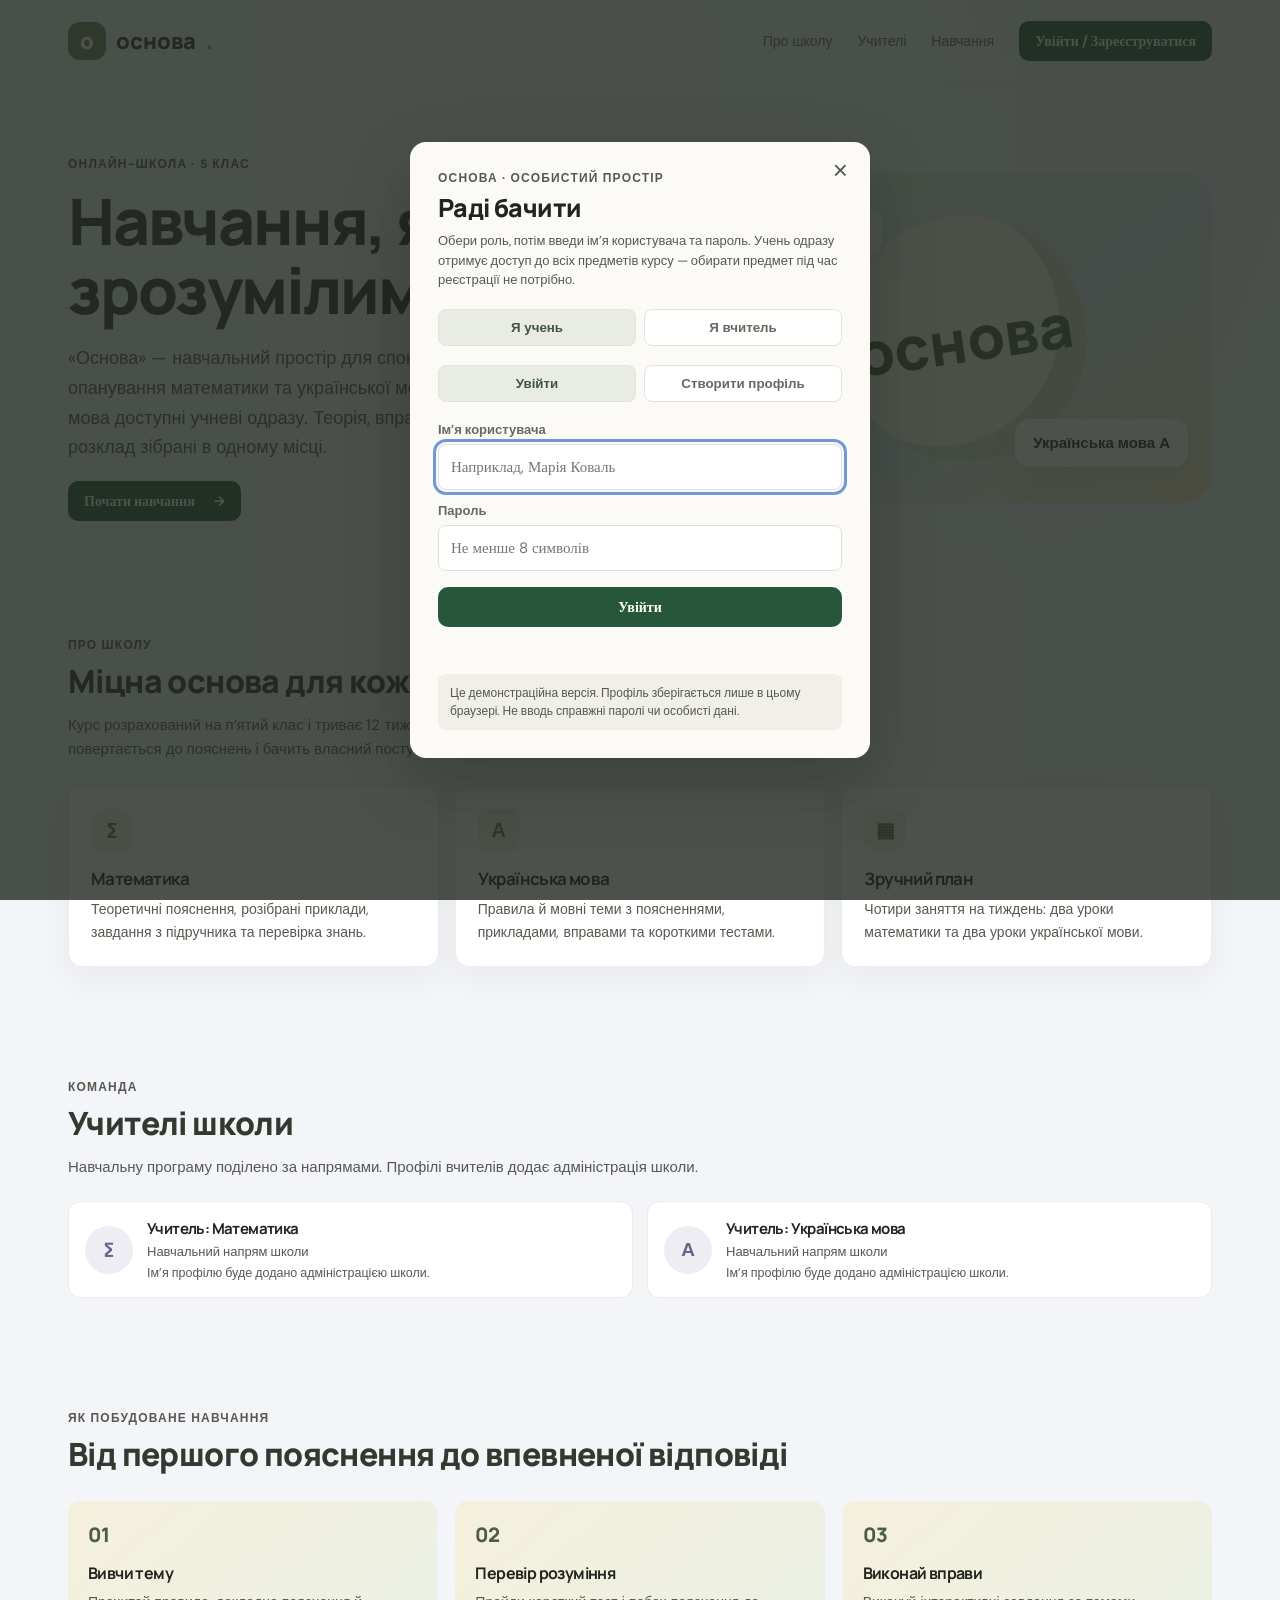
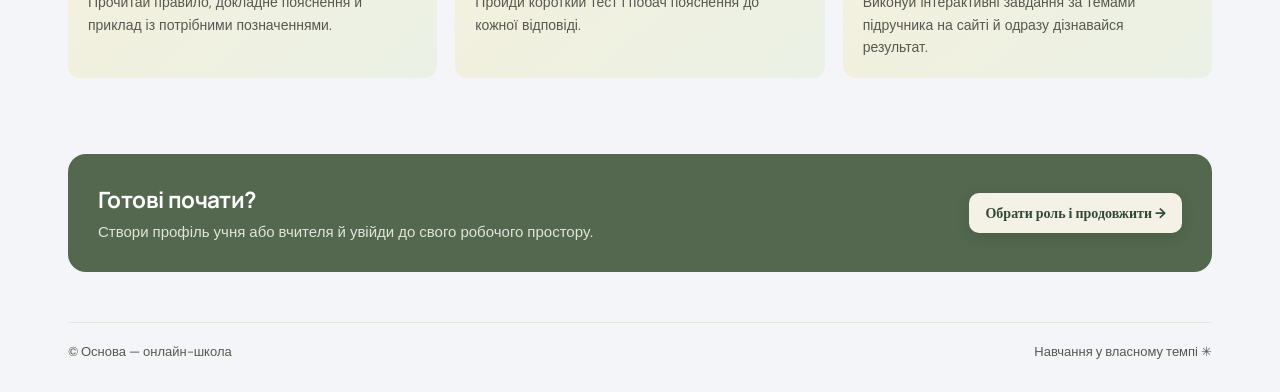
==== commit 56251a3d: "Correct homework answer scoring" ====
--- a/student.html
+++ b/student.html
@@ -46,9 +46,9 @@
         <footer class="footer-note">Навчання у власному темпі. <span>З турботою, команда Основа ✳</span></footer>
       </section>
 
-      <section class="view" id="view-lessons"><div class="page-heading"><div><span class="eyebrow">ТЕОРІЯ, ЯКА СТАЄ ЗНАННЯМ</span><h1>Теоретичні уроки</h1><p class="lead">48 уроків для 5 класу: правила, докладні пояснення, приклади, короткий тест і письмове ДЗ.</p></div></div><div class="filter-row" id="lessonFilters"><button class="filter-chip selected" data-subject="all">Усі предмети</button><button class="filter-chip" data-subject="math">Математика</button><button class="filter-chip" data-subject="ua">Українська мова</button><label class="select-label">ТИЖДЕНЬ<select id="lessonWeekPicker" class="week-picker"><option value="all">Усі 12 тижнів</option></select></label></div><div class="lesson-list" id="lessonList"></div></section>
+      <section class="view" id="view-lessons"><div class="page-heading"><div><span class="eyebrow">ТЕОРІЯ, ЯКА СТАЄ ЗНАННЯМ</span><h1>Теоретичні уроки</h1><p class="lead">48 уроків для 5 класу: правила, докладні пояснення, приклади, короткий тест та інтерактивне ДЗ.</p></div></div><div class="filter-row" id="lessonFilters"><button class="filter-chip selected" data-subject="all">Усі предмети</button><button class="filter-chip" data-subject="math">Математика</button><button class="filter-chip" data-subject="ua">Українська мова</button><label class="select-label">ТИЖДЕНЬ<select id="lessonWeekPicker" class="week-picker"><option value="all">Усі 12 тижнів</option></select></label></div><div class="lesson-list" id="lessonList"></div></section>
 
-      <section class="view" id="view-homework"><div class="page-heading"><div><span class="eyebrow">КРОК ЗА КРОКОМ</span><h1>Домашні завдання</h1><p class="lead">Виконуй вправи в зошиті й записуй свою роботу. До кожної теми можна повернутися до пояснення й прикладів.</p></div><div class="homework-count"><strong id="doneCount">0</strong><span id="doneTotal">із 48 виконано</span><button class="button button-dark" id="exportTeacherReport" type="button">Завантажити звіт для вчителя</button><label class="teacher-reply-label">Завантажити відгук учителя<input type="file" id="teacherReply" accept="application/json,.json"><span id="teacherReplyStatus"></span></label></div></div><div class="filter-row" id="taskFilters"><button class="filter-chip selected" data-status="all">Усі</button><button class="filter-chip selected" data-task-subject="all">Усі предмети</button><button class="filter-chip" data-task-subject="math">Математика</button><button class="filter-chip" data-task-subject="ua">Українська мова</button><button class="filter-chip" data-status="open">До виконання <span id="openCount">48</span></button><button class="filter-chip" data-status="done">Виконані</button><label class="select-label">ТИЖДЕНЬ<select id="taskWeekPicker" class="week-picker"><option value="all">Усі 12 тижнів</option></select></label></div><div class="task-list" id="taskList"></div><div class="note-banner"><span>✳</span><div><strong>Не знаєш, з чого почати?</strong><p>Переглянь теоретичний урок — там є приклади й підказки.</p></div><button class="text-link" data-go="lessons">До уроків →</button></div></section>
+      <section class="view" id="view-homework"><div class="page-heading"><div><span class="eyebrow">КРОК ЗА КРОКОМ</span><h1>Домашні завдання</h1><p class="lead">Усі домашні завдання інтерактивні: відповідай на сайті й одразу побачиш бал та пояснення. Письмових завдань, зошита й фото немає.</p></div><div class="homework-count"><strong id="doneCount">0</strong><span id="doneTotal">із 48 виконано</span><button class="button button-dark" id="exportTeacherReport" type="button">Завантажити звіт для вчителя</button><label class="teacher-reply-label">Завантажити відгук учителя<input type="file" id="teacherReply" accept="application/json,.json"><span id="teacherReplyStatus"></span></label></div></div><div class="filter-row" id="taskFilters"><button class="filter-chip selected" data-status="all">Усі</button><button class="filter-chip selected" data-task-subject="all">Усі предмети</button><button class="filter-chip" data-task-subject="math">Математика</button><button class="filter-chip" data-task-subject="ua">Українська мова</button><button class="filter-chip" data-status="open">До виконання <span id="openCount">48</span></button><button class="filter-chip" data-status="done">Виконані</button><label class="select-label">ТИЖДЕНЬ<select id="taskWeekPicker" class="week-picker"><option value="all">Усі 12 тижнів</option></select></label></div><div class="task-list" id="taskList"></div><div class="note-banner"><span>✳</span><div><strong>Не знаєш, з чого почати?</strong><p>Переглянь теоретичний урок — там є приклади й підказки.</p></div><button class="text-link" data-go="lessons">До уроків →</button></div></section>
 
       <section class="view" id="view-schedule"><div class="page-heading"><div><span class="eyebrow">ТВІЙ РИТМ НАВЧАННЯ</span><h1>Розклад на 3 місяці</h1><p class="lead">Для 5 класу · 12 навчальних тижнів. За тиждень: 5 годин математики та 4 години української мови — уроки, практика й п’ятничні мініконтрольні. Зимові канікули: 28 грудня — 10 січня.</p></div></div><div class="schedule-controls"><label class="select-label">ОБЕРИ ТИЖДЕНЬ<select id="scheduleWeekPicker" class="week-picker"><option value="all">Усі 12 тижнів</option></select></label><span class="week-legend"><i></i> Теорія, практика, домашня робота й мініКР</span></div><div id="scheduleContainer" class="schedule-stack"></div><div class="schedule-footnote">Дати є планом навчального циклу. Уроки й завдання відкриваються безпосередньо з розкладу.</div></section>
       <div class="toast" id="toast" role="status"></div>
@@ -62,8 +62,10 @@
   <script src="book-curriculum-volume.js"></script>
   <script src="lesson-guides.js"></script>
   <script src="lesson-tests.js"></script>
-  <script src="app.js"></script>
-  <script src="homework-photos.js"></script>
+  <script src="homework-assignments.js"></script>
+  <script src="homework-supplement.js"></script>
+  <script src="homework-open-questions.js"></script>
+  <script src="app.js?v=20261120.3"></script>
 </body>
 </html>
 
--- a/styles.css
+++ b/styles.css
@@ -1,4 +1,4 @@
-:root{--paper:#f6f5f1;--white:#fff;--ink:#22241f;--muted:#575950;--line:#e9e8e1;--green:#4f6755;--green-dark:#324a39;--lime:#d9e58e;--orange:#f1a66f;--lav:#ddd9ee;--blue:#b9d5d6;--shadow:0 8px 30px #343b2910}*{box-sizing:border-box}body{margin:0;background:var(--paper);color:var(--ink);font-family:'DM Sans',sans-serif;font-size:14px}.app-shell{min-height:100vh}.sidebar{width:250px;background:#fbfaf7;border-right:1px solid var(--line);position:fixed;inset:0 auto 0 0;padding:32px 20px 18px;display:flex;flex-direction:column;z-index:5}.brand{display:flex;align-items:center;gap:9px;text-decoration:none;color:var(--ink);font:800 23px Manrope,sans-serif;letter-spacing:-1.3px;padding:0 7px}.brand-mark{width:29px;height:29px;border-radius:50%;background:var(--green);color:#e5ebbd;display:grid;place-items:center;font:800 21px Manrope;transform:rotate(-12deg)}.brand-dot{color:#d58153}.school-label,.eyebrow,.hero-kicker,.course-label{font-size:12px;font-weight:700;letter-spacing:1.2px;color:#575950}.school-label{padding:47px 8px 13px}.main-nav{display:grid;gap:4px}.nav-item{border:0;background:transparent;text-align:left;padding:12px 10px;border-radius:8px;color:#66685f;font:500 13px 'DM Sans';display:flex;align-items:center;gap:12px;cursor:pointer;transition:.2s}.nav-item:hover{background:#f0efe9;color:var(--ink)}.nav-item.active{background:#edf0e6;color:#334839;font-weight:700}.nav-icon{width:19px;font-size:19px;text-align:center;font-family:Manrope}.nav-badge{margin-left:auto;background:#e5e6d7;border-radius:20px;padding:3px 7px;font-size:12px;color:#596346}.sidebar-bottom{margin-top:auto}.help-card{background:#f0efe8;border-radius:10px;padding:16px 14px;margin:0 1px 14px;position:relative}.help-spark{position:absolute;right:13px;top:10px;color:#9caa66;font-size:20px}.help-card strong{font-size:12px}.help-card p{font-size:12px;line-height:1.5;color:#575950;margin:6px 0 12px}.help-card a{font-size:12px;color:var(--green);text-decoration:none;font-weight:700}.help-card a span{padding-left:3px}.profile-mini{width:100%;border:0;border-top:1px solid var(--line);padding:14px 2px 0;background:none;display:flex;align-items:center;text-align:left;gap:10px;cursor:pointer}.avatar{width:34px;height:34px;border-radius:50%;background:#dfc8b4;color:#624a36;display:grid;place-items:center;font-weight:700}.profile-copy{display:grid;gap:3px}.profile-copy strong{font-size:12px}.profile-copy small{font-size:12px;color:var(--muted)}.more{margin-left:auto;font-size:20px;color:#575950}.main-content{margin-left:250px;padding:0 48px 30px;max-width:1530px}.topbar{height:71px;border-bottom:1px solid var(--line);display:flex;align-items:center;justify-content:space-between}.breadcrumb{font-size:12px;color:#575950}.breadcrumb span{padding:0 9px;color:#c0c0b8}.breadcrumb b{font-weight:600;color:#40423c}.top-actions{display:flex;align-items:center;gap:17px}.top-date{font-size:12px;color:#575950}.icon-button{position:relative;border:1px solid #e3e2da;background:transparent;border-radius:50%;width:31px;height:31px;font-size:16px;color:#5e6656;cursor:pointer}.icon-button i{position:absolute;width:5px;height:5px;border-radius:50%;background:#dc875f;right:5px;top:5px}.mobile-menu{display:none}.view{display:none;padding:38px 0 0;max-width:1080px;margin:auto}.view.active{display:block}.welcome-row{display:flex;justify-content:space-between;align-items:flex-end;margin-bottom:24px}.eyebrow{display:block}.live-dot{width:6px;height:6px;border-radius:50%;background:#94a16d;display:inline-block;margin:0 6px 1px 0}h1,h2,h3,p{margin-top:0}h1,h2,h3{font-family:Manrope,sans-serif;letter-spacing:-.6px}h1{font-size:33px;line-height:1.18;margin:8px 0 7px;font-weight:700}.wave{color:#d08962;font-size:23px}.lead{margin:0;color:#575950;font-size:12px;line-height:1.6}.streak{display:flex;align-items:center;gap:9px;background:#efeee8;border-radius:9px;padding:10px 13px;margin-bottom:2px}.streak-icon{font-size:23px;color:#c7885f}.streak strong,.streak small{display:block}.streak strong{font-size:12px}.streak small{font-size:12px;color:#575950;margin-top:2px}.hero-card{background:var(--green);color:#f6f4e8;border-radius:12px;min-height:254px;position:relative;overflow:hidden;padding:28px 33px;display:flex;margin-bottom:38px}.hero-text{position:relative;z-index:2}.hero-kicker{color:#c8d2a5;font-size:12px}.hero-card h2{font-size:27px;line-height:1.22;margin:13px 0 8px;letter-spacing:-.8px}.hero-card p{color:#d4dbca;font-size:12px;margin:0 0 16px}.button{border:0;border-radius:6px;padding:10px 14px;font:700 12px 'DM Sans';cursor:pointer;transition:transform .2s,background .2s}.button:hover{transform:translateY(-1px)}.button-light{background:#f4f2e7;color:#34483a}.button span{margin-left:16px;font-size:14px}.hero-art{position:absolute;right:75px;top:-34px;width:380px;height:340px}.sun{width:180px;height:180px;border-radius:50%;background:#c3d38c;position:absolute;top:33px;right:55px;opacity:.95}.art-orbit{position:absolute;width:248px;height:248px;border:1px solid #e5e9c366;border-radius:50%;top:0;right:21px;transform:rotate(-22deg) scaleY(.67)}.art-book{position:absolute;right:90px;bottom:44px;width:145px;height:86px;transform:rotate(-9deg);display:flex;filter:drop-shadow(8px 12px 8px #17221c55)}.art-book div:first-child{background:#e5d9bc;width:50%;border-radius:4px 0 0 5px;border-right:2px solid #a79e86;transform:skewY(7deg)}.art-book div:nth-child(2){background:#f4eddb;width:50%;border-radius:0 4px 5px 0;transform:skewY(-7deg)}.art-book:after{content:'Aa';position:absolute;right:20px;top:22px;color:#526554;font:700 19px Manrope}.art-book:before{content:'';position:absolute;left:16px;top:23px;width:33px;height:2px;background:#909e7a;box-shadow:0 8px #909e7a,0 16px #909e7a}.art-note{position:absolute;font:700 12px Manrope;line-height:1.4;color:#43513e}.note-one{right:10px;top:116px;transform:rotate(9deg)}.note-two{right:227px;top:179px;color:#ecddbd;font-size:12px;transform:rotate(-9deg)}.hero-stamp{position:absolute;right:26px;top:22px;border:1px solid #e8e8d188;border-radius:50%;width:47px;height:47px;display:grid;place-items:center;text-align:center;font-size:12px;line-height:1.1;color:#e4e6c7;transform:rotate(12deg)}.section-heading,.panel-heading{display:flex;justify-content:space-between;align-items:end}.section-heading{margin-bottom:15px}.section-heading h2,.panel-heading h2{font-size:17px;margin:5px 0 0}.text-link{color:#526451;background:none;border:0;font:700 12px 'DM Sans';cursor:pointer}.text-link span{font-size:15px;padding-left:7px}.course-grid{display:grid;grid-template-columns:1fr 1fr;gap:14px}.course-card{position:relative;overflow:hidden;border-radius:10px;padding:17px 18px 15px;min-height:192px;background:#edeadf}.course-card.language{background:#e9e8ef}.course-top{display:flex;align-items:center;gap:9px}.subject-icon{width:29px;height:29px;border-radius:8px;background:#f8f5eb;display:grid;place-items:center;color:#647758;font:700 16px Manrope}.language .subject-icon{background:#f7f5fa;color:#696181}.course-label{font-size:12px;color:#575950}.dots{margin-left:auto;border:0;background:none;color:#727369;font-size:18px;letter-spacing:2px;cursor:pointer}.course-card h3{font-size:16px;line-height:1.36;margin:14px 0 12px}.progress-caption{display:flex;justify-content:space-between;color:#575950;font-size:12px;margin-bottom:5px;max-width:72%}.progress-track{height:4px;border-radius:4px;background:#d9d7cb;max-width:72%;overflow:hidden}.progress-track span{height:100%;display:block;background:#738564;border-radius:4px}.language .progress-track span{background:#8d87a8}.course-continue{border:0;background:none;padding:12px 0 0;color:#4f6652;font:700 12px 'DM Sans';cursor:pointer}.course-continue span{font-size:14px;padding-left:9px}.card-doodle{position:absolute;right:20px;bottom:37px;color:#a3a082;font:italic 12px Manrope;transform:rotate(-10deg)}.language-doodle{position:absolute;right:14px;bottom:40px;color:#9892ad;font:italic 12px Manrope;transform:rotate(-9deg)}.lower-grid{display:grid;grid-template-columns:1.15fr .85fr;gap:14px;margin-top:17px}.panel{background:#fff;border:1px solid #edede7;border-radius:10px;padding:17px 18px 10px;box-shadow:var(--shadow)}.panel-heading{margin-bottom:13px}.panel-heading h2{font-size:15px}.panel-heading .eyebrow{font-size:12px}.task-row{display:flex;align-items:center;gap:10px;min-height:55px;border-top:1px solid #f0efe9}.task-subject{width:29px;height:29px;border-radius:7px;display:grid;place-items:center;font:700 14px Manrope}.subject-math{color:#4d5d43;background:#f0f1e6}.subject-ua{color:#6b6287;background:#eeedf4}.task-info{display:grid;gap:4px;min-width:0}.task-info strong{font-size:12px;white-space:nowrap;overflow:hidden;text-overflow:ellipsis}.task-info small{font-size:12px;color:#575950}.due{margin-left:auto;color:#575950;background:#f3f2ed;padding:5px 7px;border-radius:4px;font-size:12px;white-space:nowrap}.due.urgent{color:#a45f3d;background:#f8ece3}.arrow-button,.calendar-button{border:0;background:transparent;color:#575950;font-size:16px;cursor:pointer}.calendar-button{border:1px solid #e8e7df;width:28px;height:28px;border-radius:50%;font-size:12px}.next-class{display:flex;align-items:center;gap:11px;padding:8px 0 13px}.class-date{width:37px;height:42px;background:#f0efe8;border-radius:6px;text-align:center;display:grid;align-content:center;gap:1px}.class-date strong{font:700 18px Manrope}.class-date small{font-size:12px;color:#575950}.class-line{height:33px;width:2px;background:#899877;border-radius:2px}.class-info{display:grid;gap:4px}.class-time{font-size:12px;letter-spacing:.6px;color:#575950}.class-info strong{font-size:12px}.class-info small{font-size:12px;color:#575950}.week-note{border-top:1px solid #f0efe9;padding:11px 0 4px;color:#818279;font-size:12px}.week-note span{color:#9ba46c;padding-right:5px}.footer-note{font-size:12px;color:#575950;padding:22px 2px 5px}.footer-note span{float:right}.page-heading{display:flex;justify-content:space-between;align-items:flex-end;margin:5px 0 25px}.page-heading h1{margin:7px 0}.filter-row{display:flex;gap:7px;border-bottom:1px solid var(--line);padding-bottom:14px;margin-bottom:18px;overflow:auto}.filter-chip{white-space:nowrap;border:1px solid #e6e5de;background:transparent;border-radius:20px;padding:8px 12px;font:500 12px 'DM Sans';color:#575950;cursor:pointer}.filter-chip span{font-size:12px;margin-left:5px;color:#575950}.filter-chip.selected{background:#e9ece2;border-color:#e9ece2;color:#425542;font-weight:700}.lesson-list,.task-list{display:grid;gap:10px}.lesson-card,.homework-card{background:#fff;border:1px solid #eeede7;border-radius:10px;padding:15px 17px;display:flex;align-items:center;gap:14px;box-shadow:var(--shadow)}.lesson-index{width:43px;height:43px;border-radius:9px;display:grid;place-items:center;font:700 15px Manrope;flex:none}.tone-math{background:#eff0e5;color:#65754f}.tone-ua{background:#eeedf4;color:#6f668b}.lesson-copy,.homework-copy{flex:1;min-width:0}.lesson-meta,.homework-meta{display:flex;align-items:center;gap:8px;color:#575950;font-size:12px;margin-bottom:5px}.lesson-copy h3,.homework-copy h3{font-size:13px;margin:0 0 4px}.lesson-copy p,.homework-copy p{font-size:12px;color:#575950;margin:0;line-height:1.5}.pill{font-size:12px;letter-spacing:.3px;border-radius:20px;padding:4px 7px;background:#f1f0ea;color:#77796f}.pill-complete{background:#edf1e4;color:#65764b}.pill-due{background:#f8ece3;color:#a05c3c}.lesson-open{border:1px solid #e7e6de;border-radius:6px;background:#fff;color:#52644f;padding:8px 11px;font:700 12px 'DM Sans';cursor:pointer;white-space:nowrap}.lesson-open:hover{background:#f3f5ec}.homework-count{display:grid;text-align:right;gap:2px}.homework-count strong{font:700 25px Manrope;color:#566950}.homework-count span{font-size:12px;color:#575950}.task-checkbox{width:24px;height:24px;border:1px solid #d8d9ce;border-radius:50%;background:#fff;color:transparent;display:grid;place-items:center;cursor:pointer;flex:none;font-size:12px}.task-checkbox.checked{background:#6d805e;border-color:#4d5d43;color:white}.homework-card.is-done{opacity:.68}.homework-card.is-done h3{text-decoration:line-through}.task-deadline{font-size:12px;color:#575950;white-space:nowrap}.note-banner{display:flex;align-items:center;gap:12px;background:#eeefe5;border-radius:9px;padding:13px 15px;margin-top:17px}.note-banner>span{font-size:22px;color:#9ca777}.note-banner strong{font-size:12px}.note-banner p{font-size:12px;color:#575950;margin:4px 0 0}.note-banner .text-link{margin-left:auto;white-space:nowrap}.schedule-week{background:#fff;border:1px solid #edede7;border-radius:10px;padding:17px 20px;box-shadow:var(--shadow)}.week-title{font-size:12px;letter-spacing:.7px;color:#575950;display:flex;justify-content:space-between;padding-bottom:13px;border-bottom:1px solid #f0efe9}.week-legend{letter-spacing:0}.week-legend i{width:6px;height:6px;display:inline-block;background:#7d8d67;border-radius:50%;margin-right:5px}.schedule-day{display:grid;grid-template-columns:45px 1fr;min-height:65px;align-items:center;border-bottom:1px solid #f1f0eb}.schedule-day:last-child{border:0}.day-date{display:grid;justify-items:center;gap:3px;color:#575950}.day-date strong{font-size:12px;letter-spacing:.5px}.day-date span{font:600 13px Manrope;color:#53554e}.day-date.today-date span{background:#667959;color:white;width:24px;height:24px;display:grid;place-items:center;border-radius:50%}.day-empty{font-size:12px;color:#575950;padding-left:15px}.schedule-event{display:flex;align-items:center;gap:12px;padding:10px 13px;background:#f5f6ef;border-radius:7px}.event-time{font-size:12px;color:#575950;white-space:nowrap}.event-color{width:3px;height:29px;border-radius:3px;background:#87966d}.ua-color{background:#918ba9}.schedule-event div{display:grid;gap:4px}.schedule-event strong{font-size:12px}.schedule-event small{font-size:12px;color:#575950}.event-tag{margin-left:auto;font-size:12px;letter-spacing:.5px;color:#4d5d43;background:#e7ebde;padding:5px 7px;border-radius:3px}.schedule-footnote{font-size:12px;color:#575950;margin:12px 2px}.toast{position:fixed;bottom:22px;left:50%;transform:translate(-50%,15px);background:#303e31;color:white;padding:11px 16px;border-radius:7px;font-size:12px;opacity:0;pointer-events:none;transition:.25s;z-index:20;box-shadow:var(--shadow)}.toast.show{opacity:1;transform:translate(-50%,0)}.lesson-modal{position:fixed;inset:0;display:none;z-index:15;align-items:center;justify-content:center;padding:20px}.lesson-modal.open{display:flex}.modal-backdrop{position:absolute;inset:0;background:#20261fcc;backdrop-filter:blur(3px)}.modal-card{width:min(560px,100%);max-height:85vh;overflow:auto;position:relative;background:#fbfaf7;border-radius:12px;padding:32px;box-shadow:0 25px 70px #0003}.modal-close{position:absolute;right:18px;top:15px;border:0;background:none;font-size:24px;color:#575950;cursor:pointer}.modal-card h2{font-size:24px;margin:8px 28px 17px 0}.modal-body{font-size:12px;line-height:1.75;color:#62645b}.modal-body h3{font-size:14px;color:#31352e;margin:18px 0 7px}.modal-body .formula{font:700 17px Manrope;text-align:center;background:#eff0e7;padding:14px;border-radius:7px;color:#4b604b;margin:14px 0}.modal-body li{margin:5px 0}.modal-footer{border-top:1px solid var(--line);padding-top:16px;margin-top:23px;display:flex;align-items:center;justify-content:space-between;color:#575950;font-size:12px}.button-dark{background:#52684f;color:#fff}.empty-state{text-align:center;padding:35px;color:#575950;font-size:12px}
+:root{--paper:#f6f5f1;--white:#fff;--ink:#22241f;--muted:#575950;--line:#e9e8e1;--green:#4f6755;--green-dark:#324a39;--lime:#d9e58e;--orange:#f1a66f;--lav:#ddd9ee;--blue:#b9d5d6;--shadow:0 8px 30px #343b2910}*{box-sizing:border-box}body{margin:0;background:var(--paper);color:var(--ink);font-family:'DM Sans',sans-serif;font-size:14px}.app-shell{min-height:100vh}.sidebar{width:250px;background:#fbfaf7;border-right:1px solid var(--line);position:fixed;inset:0 auto 0 0;padding:32px 20px 18px;display:flex;flex-direction:column;z-index:5}.brand{display:flex;align-items:center;gap:9px;text-decoration:none;color:var(--ink);font:800 23px Manrope,sans-serif;letter-spacing:-1.3px;padding:0 7px}.brand-mark{width:29px;height:29px;border-radius:50%;background:var(--green);color:#e5ebbd;display:grid;place-items:center;font:800 21px Manrope;transform:rotate(-12deg)}.brand-dot{color:#d58153}.school-label,.eyebrow,.hero-kicker,.course-label{font-size:12px;font-weight:700;letter-spacing:1.2px;color:#575950}.school-label{padding:47px 8px 13px}.main-nav{display:grid;gap:4px}.nav-item{border:0;background:transparent;text-align:left;padding:12px 10px;border-radius:8px;color:#66685f;font:500 13px 'DM Sans';display:flex;align-items:center;gap:12px;cursor:pointer;transition:.2s}.nav-item:hover{background:#f0efe9;color:var(--ink)}.nav-item.active{background:#edf0e6;color:#334839;font-weight:700}.nav-icon{width:19px;font-size:19px;text-align:center;font-family:Manrope}.nav-badge{margin-left:auto;background:#e5e6d7;border-radius:20px;padding:3px 7px;font-size:12px;color:#596346}.sidebar-bottom{margin-top:auto}.help-card{background:#f0efe8;border-radius:10px;padding:16px 14px;margin:0 1px 14px;position:relative}.help-spark{position:absolute;right:13px;top:10px;color:#9caa66;font-size:20px}.help-card strong{font-size:12px}.help-card p{font-size:12px;line-height:1.5;color:#575950;margin:6px 0 12px}.help-card a{font-size:12px;color:var(--green);text-decoration:none;font-weight:700}.help-card a span{padding-left:3px}.profile-mini{width:100%;border:0;border-top:1px solid var(--line);padding:14px 2px 0;background:none;display:flex;align-items:center;text-align:left;gap:10px;cursor:pointer}.avatar{width:34px;height:34px;border-radius:50%;background:#dfc8b4;color:#624a36;display:grid;place-items:center;font-weight:700}.profile-copy{display:grid;gap:3px}.profile-copy strong{font-size:12px}.profile-copy small{font-size:12px;color:var(--muted)}.more{margin-left:auto;font-size:20px;color:#575950}.main-content{margin-left:250px;padding:0 48px 30px;max-width:1530px}.topbar{height:71px;border-bottom:1px solid var(--line);display:flex;align-items:center;justify-content:space-between}.breadcrumb{font-size:12px;color:#575950}.breadcrumb span{padding:0 9px;color:#c0c0b8}.breadcrumb b{font-weight:600;color:#40423c}.top-actions{display:flex;align-items:center;gap:17px}.top-date{font-size:12px;color:#575950}.icon-button{position:relative;border:1px solid #e3e2da;background:transparent;border-radius:50%;width:31px;height:31px;font-size:16px;color:#5e6656;cursor:pointer}.icon-button i{position:absolute;width:5px;height:5px;border-radius:50%;background:#dc875f;right:5px;top:5px}.mobile-menu{display:none}.view{display:none;padding:38px 0 0;max-width:1080px;margin:auto}.view.active{display:block}.welcome-row{display:flex;justify-content:space-between;align-items:flex-end;margin-bottom:24px}.eyebrow{display:block}.live-dot{width:6px;height:6px;border-radius:50%;background:#94a16d;display:inline-block;margin:0 6px 1px 0}h1,h2,h3,p{margin-top:0}h1,h2,h3{font-family:Manrope,sans-serif;letter-spacing:-.6px}h1{font-size:33px;line-height:1.18;margin:8px 0 7px;font-weight:700}.wave{color:#d08962;font-size:23px}.lead{margin:0;color:#575950;font-size:12px;line-height:1.6}.streak{display:flex;align-items:center;gap:9px;background:#efeee8;border-radius:9px;padding:10px 13px;margin-bottom:2px}.streak-icon{font-size:23px;color:#c7885f}.streak strong,.streak small{display:block}.streak strong{font-size:12px}.streak small{font-size:12px;color:#575950;margin-top:2px}.hero-card{background:var(--green);color:#f6f4e8;border-radius:12px;min-height:254px;position:relative;overflow:hidden;padding:28px 33px;display:flex;margin-bottom:38px}.hero-text{position:relative;z-index:2}.hero-kicker{color:#c8d2a5;font-size:12px}.hero-card h2{font-size:27px;line-height:1.22;margin:13px 0 8px;letter-spacing:-.8px}.hero-card p{color:#d4dbca;font-size:12px;margin:0 0 16px}.button{border:0;border-radius:6px;padding:10px 14px;font:700 12px 'DM Sans';cursor:pointer;transition:transform .2s,background .2s}.button:hover{transform:translateY(-1px)}.button-light{background:#f4f2e7;color:#34483a}.button span{margin-left:16px;font-size:14px}.hero-art{position:absolute;right:75px;top:-34px;width:380px;height:340px}.sun{width:180px;height:180px;border-radius:50%;background:#c3d38c;position:absolute;top:33px;right:55px;opacity:.95}.art-orbit{position:absolute;width:248px;height:248px;border:1px solid #e5e9c366;border-radius:50%;top:0;right:21px;transform:rotate(-22deg) scaleY(.67)}.art-book{position:absolute;right:90px;bottom:44px;width:145px;height:86px;transform:rotate(-9deg);display:flex;filter:drop-shadow(8px 12px 8px #17221c55)}.art-book div:first-child{background:#e5d9bc;width:50%;border-radius:4px 0 0 5px;border-right:2px solid #a79e86;transform:skewY(7deg)}.art-book div:nth-child(2){background:#f4eddb;width:50%;border-radius:0 4px 5px 0;transform:skewY(-7deg)}.art-book:after{content:'Aa';position:absolute;right:20px;top:22px;color:#526554;font:700 19px Manrope}.art-book:before{content:'';position:absolute;left:16px;top:23px;width:33px;height:2px;background:#909e7a;box-shadow:0 8px #909e7a,0 16px #909e7a}.art-note{position:absolute;font:700 12px Manrope;line-height:1.4;color:#43513e}.note-one{right:10px;top:116px;transform:rotate(9deg)}.note-two{right:227px;top:179px;color:#ecddbd;font-size:12px;transform:rotate(-9deg)}.hero-stamp{position:absolute;right:26px;top:22px;border:1px solid #e8e8d188;border-radius:50%;width:47px;height:47px;display:grid;place-items:center;text-align:center;font-size:12px;line-height:1.1;color:#e4e6c7;transform:rotate(12deg)}.section-heading,.panel-heading{display:flex;justify-content:space-between;align-items:end}.section-heading{margin-bottom:15px}.section-heading h2,.panel-heading h2{font-size:17px;margin:5px 0 0}.text-link{color:#526451;background:none;border:0;font:700 12px 'DM Sans';cursor:pointer}.text-link span{font-size:15px;padding-left:7px}.course-grid{display:grid;grid-template-columns:1fr 1fr;gap:14px}.course-card{position:relative;overflow:hidden;border-radius:10px;padding:17px 18px 15px;min-height:192px;background:#edeadf}.course-card.language{background:#e9e8ef}.course-top{display:flex;align-items:center;gap:9px}.subject-icon{width:29px;height:29px;border-radius:8px;background:#f8f5eb;display:grid;place-items:center;color:#647758;font:700 16px Manrope}.language .subject-icon{background:#f7f5fa;color:#696181}.course-label{font-size:12px;color:#575950}.dots{margin-left:auto;border:0;background:none;color:#727369;font-size:18px;letter-spacing:2px;cursor:pointer}.course-card h3{font-size:16px;line-height:1.36;margin:14px 0 12px}.progress-caption{display:flex;justify-content:space-between;color:#575950;font-size:12px;margin-bottom:5px;max-width:72%}.progress-track{height:4px;border-radius:4px;background:#d9d7cb;max-width:72%;overflow:hidden}.progress-track span{height:100%;display:block;background:#738564;border-radius:4px}.language .progress-track span{background:#8d87a8}.course-continue{border:0;background:none;padding:12px 0 0;color:#4f6652;font:700 12px 'DM Sans';cursor:pointer}.course-continue span{font-size:14px;padding-left:9px}.card-doodle{position:absolute;right:20px;bottom:37px;color:#a3a082;font:italic 12px Manrope;transform:rotate(-10deg)}.language-doodle{position:absolute;right:14px;bottom:40px;color:#9892ad;font:italic 12px Manrope;transform:rotate(-9deg)}.lower-grid{display:grid;grid-template-columns:1.15fr .85fr;gap:14px;margin-top:17px}.panel{background:#fff;border:1px solid #edede7;border-radius:10px;padding:17px 18px 10px;box-shadow:var(--shadow)}.panel-heading{margin-bottom:13px}.panel-heading h2{font-size:15px}.panel-heading .eyebrow{font-size:12px}.task-row{display:flex;align-items:center;gap:10px;min-height:55px;border-top:1px solid #f0efe9}.task-subject{width:29px;height:29px;border-radius:7px;display:grid;place-items:center;font:700 14px Manrope}.subject-math{color:#4d5d43;background:#f0f1e6}.subject-ua{color:#6b6287;background:#eeedf4}.task-info{display:grid;gap:4px;min-width:0}.task-info strong{font-size:12px;white-space:nowrap;overflow:hidden;text-overflow:ellipsis}.task-info small{font-size:12px;color:#575950}.due{margin-left:auto;color:#575950;background:#f3f2ed;padding:5px 7px;border-radius:4px;font-size:12px;white-space:nowrap}.due.urgent{color:#a45f3d;background:#f8ece3}.arrow-button,.calendar-button{border:0;background:transparent;color:#575950;font-size:16px;cursor:pointer}.calendar-button{border:1px solid #e8e7df;width:28px;height:28px;border-radius:50%;font-size:12px}.next-class{display:flex;align-items:center;gap:11px;padding:8px 0 13px}.class-date{width:37px;height:42px;background:#f0efe8;border-radius:6px;text-align:center;display:grid;align-content:center;gap:1px}.class-date strong{font:700 18px Manrope}.class-date small{font-size:12px;color:#575950}.class-line{height:33px;width:2px;background:#899877;border-radius:2px}.class-info{display:grid;gap:4px}.class-time{font-size:12px;letter-spacing:.6px;color:#575950}.class-info strong{font-size:12px}.class-info small{font-size:12px;color:#575950}.week-note{border-top:1px solid #f0efe9;padding:11px 0 4px;color:#818279;font-size:12px}.week-note span{color:#9ba46c;padding-right:5px}.footer-note{font-size:12px;color:#575950;padding:22px 2px 5px}.footer-note span{float:right}.page-heading{display:flex;justify-content:space-between;align-items:flex-end;margin:5px 0 25px}.page-heading h1{margin:7px 0}.filter-row{display:flex;gap:7px;border-bottom:1px solid var(--line);padding-bottom:14px;margin-bottom:18px;overflow:auto}.filter-chip{white-space:nowrap;border:1px solid #e6e5de;background:transparent;border-radius:20px;padding:8px 12px;font:500 12px 'DM Sans';color:#575950;cursor:pointer}.filter-chip span{font-size:12px;margin-left:5px;color:#575950}.filter-chip.selected{background:#e9ece2;border-color:#e9ece2;color:#425542;font-weight:700}.lesson-list,.task-list{display:grid;gap:10px}.lesson-card,.homework-card{background:#fff;border:1px solid #eeede7;border-radius:10px;padding:15px 17px;display:flex;align-items:center;gap:14px;box-shadow:var(--shadow)}.lesson-index{width:43px;height:43px;border-radius:9px;display:grid;place-items:center;font:700 15px Manrope;flex:none}.tone-math{background:#eff0e5;color:#65754f}.tone-ua{background:#eeedf4;color:#6f668b}.lesson-copy,.homework-copy{flex:1;min-width:0}.lesson-meta,.homework-meta{display:flex;align-items:center;gap:8px;color:#575950;font-size:12px;margin-bottom:5px}.lesson-copy h3,.homework-copy h3{font-size:13px;margin:0 0 4px}.lesson-copy p,.homework-copy p{font-size:12px;color:#575950;margin:0;line-height:1.5}.pill{font-size:12px;letter-spacing:.3px;border-radius:20px;padding:4px 7px;background:#f1f0ea;color:#77796f}.pill-complete{background:#edf1e4;color:#65764b}.pill-due{background:#f8ece3;color:#a05c3c}.lesson-open{border:1px solid #e7e6de;border-radius:6px;background:#fff;color:#52644f;padding:8px 11px;font:700 12px 'DM Sans';cursor:pointer;white-space:nowrap}.lesson-open:hover{background:#f3f5ec}.homework-count{display:grid;text-align:right;gap:2px}.homework-count strong{font:700 25px Manrope;color:#566950}.homework-count span{font-size:12px;color:#575950}.task-checkbox{width:24px;height:24px;border:1px solid #d8d9ce;border-radius:50%;background:#fff;color:transparent;display:grid;place-items:center;cursor:pointer;flex:none;font-size:12px}.task-checkbox.checked{background:#6d805e;border-color:#4d5d43;color:white}.homework-card.is-done{border-color:#c7dccb}.homework-card.is-done h3{text-decoration:none}.task-deadline{font-size:12px;color:#575950;white-space:nowrap}.note-banner{display:flex;align-items:center;gap:12px;background:#eeefe5;border-radius:9px;padding:13px 15px;margin-top:17px}.note-banner>span{font-size:22px;color:#9ca777}.note-banner strong{font-size:12px}.note-banner p{font-size:12px;color:#575950;margin:4px 0 0}.note-banner .text-link{margin-left:auto;white-space:nowrap}.schedule-week{background:#fff;border:1px solid #edede7;border-radius:10px;padding:17px 20px;box-shadow:var(--shadow)}.week-title{font-size:12px;letter-spacing:.7px;color:#575950;display:flex;justify-content:space-between;padding-bottom:13px;border-bottom:1px solid #f0efe9}.week-legend{letter-spacing:0}.week-legend i{width:6px;height:6px;display:inline-block;background:#7d8d67;border-radius:50%;margin-right:5px}.schedule-day{display:grid;grid-template-columns:45px 1fr;min-height:65px;align-items:center;border-bottom:1px solid #f1f0eb}.schedule-day:last-child{border:0}.day-date{display:grid;justify-items:center;gap:3px;color:#575950}.day-date strong{font-size:12px;letter-spacing:.5px}.day-date span{font:600 13px Manrope;color:#53554e}.day-date.today-date span{background:#667959;color:white;width:24px;height:24px;display:grid;place-items:center;border-radius:50%}.day-empty{font-size:12px;color:#575950;padding-left:15px}.schedule-event{display:flex;align-items:center;gap:12px;padding:10px 13px;background:#f5f6ef;border-radius:7px}.event-time{font-size:12px;color:#575950;white-space:nowrap}.event-color{width:3px;height:29px;border-radius:3px;background:#87966d}.ua-color{background:#918ba9}.schedule-event div{display:grid;gap:4px}.schedule-event strong{font-size:12px}.schedule-event small{font-size:12px;color:#575950}.event-tag{margin-left:auto;font-size:12px;letter-spacing:.5px;color:#4d5d43;background:#e7ebde;padding:5px 7px;border-radius:3px}.schedule-footnote{font-size:12px;color:#575950;margin:12px 2px}.toast{position:fixed;bottom:22px;left:50%;transform:translate(-50%,15px);background:#303e31;color:white;padding:11px 16px;border-radius:7px;font-size:12px;opacity:0;pointer-events:none;transition:.25s;z-index:20;box-shadow:var(--shadow)}.toast.show{opacity:1;transform:translate(-50%,0)}.lesson-modal{position:fixed;inset:0;display:none;z-index:15;align-items:center;justify-content:center;padding:20px}.lesson-modal.open{display:flex}.modal-backdrop{position:absolute;inset:0;background:#20261fcc;backdrop-filter:blur(3px)}.modal-card{width:min(560px,100%);max-height:85vh;overflow:auto;position:relative;background:#fbfaf7;border-radius:12px;padding:32px;box-shadow:0 25px 70px #0003}.modal-close{position:absolute;right:18px;top:15px;border:0;background:none;font-size:24px;color:#575950;cursor:pointer}.modal-card h2{font-size:24px;margin:8px 28px 17px 0}.modal-body{font-size:12px;line-height:1.75;color:#62645b}.modal-body h3{font-size:14px;color:#31352e;margin:18px 0 7px}.modal-body .formula{font:700 17px Manrope;text-align:center;background:#eff0e7;padding:14px;border-radius:7px;color:#4b604b;margin:14px 0}.modal-body li{margin:5px 0}.modal-footer{border-top:1px solid var(--line);padding-top:16px;margin-top:23px;display:flex;align-items:center;justify-content:space-between;color:#575950;font-size:12px}.button-dark{background:#52684f;color:#fff}.empty-state{text-align:center;padding:35px;color:#575950;font-size:12px}
 @media(max-width:1000px){.sidebar{width:220px}.main-content{margin-left:220px;padding:0 28px 25px}.hero-art{right:15px;opacity:.86}.hero-stamp{display:none}.lower-grid{grid-template-columns:1fr}.panel{min-height:auto}}
 @media(max-width:700px){.sidebar{transform:translateX(-100%);transition:transform .25s;width:260px;box-shadow:10px 0 30px #0001}.sidebar.open{transform:translateX(0)}.main-content{margin-left:0;padding:0 18px 24px}.topbar{height:58px}.mobile-menu{display:block;border:0;background:none;font-size:17px;color:#56614f;padding:5px 9px 5px 0}.breadcrumb{margin-right:auto}.top-date{display:none}.view{padding-top:27px}.welcome-row{align-items:flex-start}.welcome-row h1{font-size:28px}.lead{max-width:480px}.streak{padding:8px;margin-top:12px}.streak-icon{font-size:18px}.streak small{max-width:68px;line-height:1.25}.hero-card{min-height:245px;padding:23px 22px;margin-bottom:30px}.hero-card h2{font-size:23px}.hero-card p{max-width:220px;line-height:1.5}.hero-art{right:-120px;opacity:.45;top:-15px}.course-grid{grid-template-columns:1fr}.course-card{min-height:185px}.section-heading h2{font-size:16px}.lower-grid{gap:11px}.panel{padding:15px 13px 8px}.task-info strong{max-width:180px}.due{font-size:12px}.page-heading{align-items:flex-start}.page-heading h1{font-size:27px}.page-heading .lead{max-width:480px}.lesson-card,.homework-card{padding:12px;gap:10px;align-items:flex-start}.lesson-index{width:37px;height:37px}.lesson-copy h3,.homework-copy h3{font-size:12px}.lesson-copy p,.homework-copy p{font-size:12px}.lesson-open{padding:7px;font-size:12px;margin-top:6px}.lesson-meta{flex-wrap:wrap}.homework-card .task-checkbox{margin-top:7px}.task-deadline{display:none}.note-banner{align-items:flex-start;flex-wrap:wrap}.note-banner .text-link{margin-left:34px}.schedule-week{padding:14px 10px}.schedule-day{grid-template-columns:37px 1fr}.schedule-event{gap:7px;padding:9px 7px}.event-time{font-size:12px}.schedule-event strong{font-size:12px}.schedule-event small{font-size:12px}.event-tag{display:none}.week-title{font-size:12px}.footer-note span{float:none;display:block;margin-top:4px}.modal-card{padding:25px 20px}.modal-footer{gap:12px;align-items:flex-start;flex-direction:column}}
 @media(max-width:390px){.main-content{padding-left:13px;padding-right:13px}.streak{display:none}.hero-art{right:-170px}.task-info strong{max-width:145px}.welcome-row h1{font-size:26px}}
@@ -50,3 +50,5 @@
 @media(max-width:420px){.hero-text{width:100%}.hero-card h2{font-size:24px}.hero-card p{max-width:230px}.hero-art{opacity:.18}.homework-self-check{padding:13px}.self-check-question{padding:10px}}
 
 .filter-row{flex-wrap:wrap;overflow:visible}.filter-row>*{flex:0 0 auto}.button:focus-visible,.nav-item:focus-visible,button:focus-visible,a:focus-visible,input:focus-visible,textarea:focus-visible,select:focus-visible{outline:3px solid #7398da;outline-offset:2px}
+
+.book-assignment-reference{margin:12px 0;border:1px solid #e2e7df;border-radius:12px;background:#fff}.book-assignment-reference>summary,.homework-attempt-history>summary{padding:12px 14px;color:#405844;font-weight:700;cursor:pointer}.book-assignment-reference[open]>summary{border-bottom:1px solid #e8ece5}.book-assignment-reference .school-assignment{padding:14px 16px}.homework-attempt-history{margin:10px 0;color:#536274;font-size:13px}.self-check-question:disabled{opacity:1}.self-check-question input:disabled{cursor:default}.self-check-feedback{line-height:1.55}
